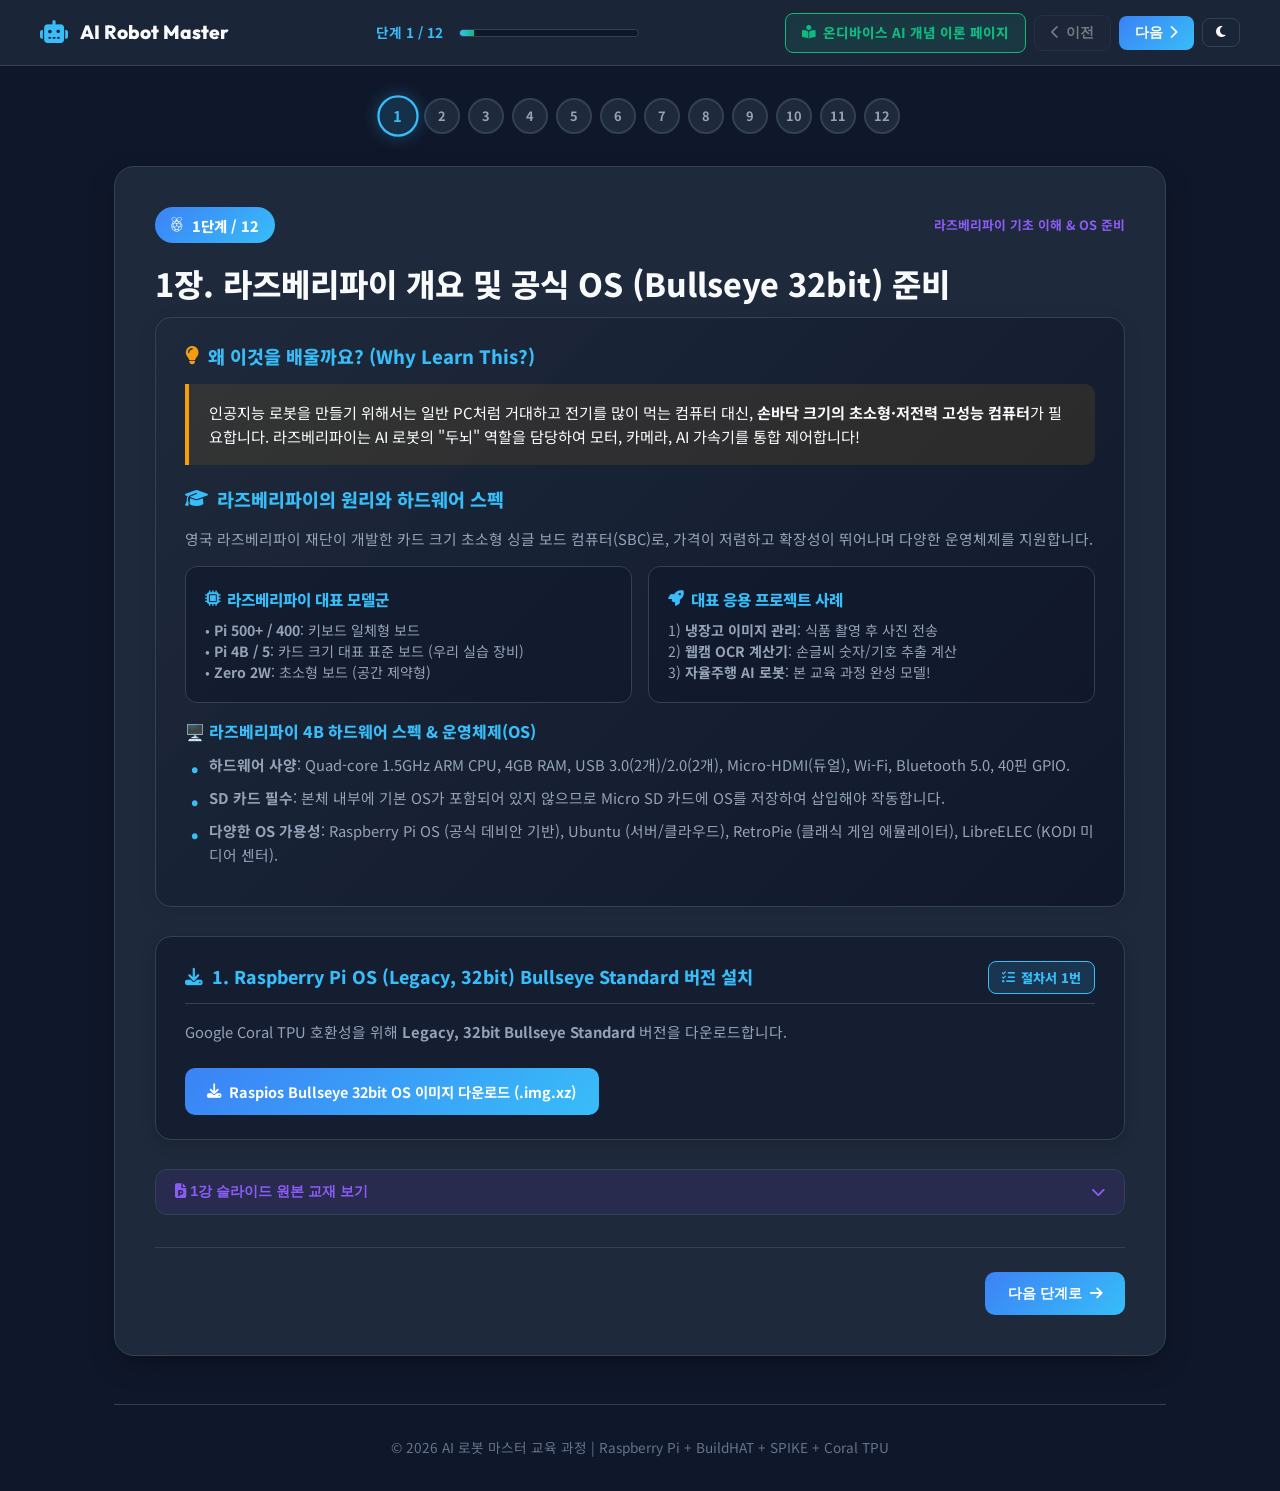
==== index.html @ 464c62b0 "Initial commit for AI Robot Master course web app" ====
<!DOCTYPE html>
<html lang="ko">
<head>
  <meta charset="UTF-8">
  <meta name="viewport" content="width=device-width, initial-scale=1.0">
  <title>AI 로봇 마스터 과정 - 상세 안내 & 절차서 완전판</title>
  
  <!-- Google Fonts & FontAwesome Icons -->
  <link rel="preconnect" href="https://fonts.googleapis.com">
  <link rel="preconnect" href="https://fonts.gstatic.com" crossorigin>
  <link href="https://fonts.googleapis.com/css2?family=Noto+Sans+KR:wght@300;400;500;700;900&family=Fira+Code:wght@400;600&family=Outfit:wght@600;800&display=swap" rel="stylesheet">
  <link rel="stylesheet" href="https://cdnjs.cloudflare.com/ajax/libs/font-awesome/6.4.0/css/all.min.css">

  <style>
    :root {
      --bg-primary: #0f172a;
      --bg-secondary: #1e293b;
      --bg-card: #1e293b;
      --bg-card-hover: #334155;
      --bg-box-inner: rgba(15, 23, 42, 0.6);
      --bg-terminal: #090d16;
      --text-main: #f8fafc;
      --text-muted: #94a3b8;
      --text-dim: #64748b;
      --accent-cyan: #38bdf8;
      --accent-blue: #3b82f6;
      --accent-purple: #8b5cf6;
      --accent-pink: #ec4899;
      --accent-green: #10b981;
      --accent-amber: #f59e0b;
      --border-color: #334155;
      --glass-bg: rgba(30, 41, 59, 0.85);
      --glass-border: rgba(255, 255, 255, 0.1);
      --shadow-lg: 0 10px 30px -10px rgba(0, 0, 0, 0.5);
      --font-sans: 'Noto Sans KR', sans-serif;
      --font-code: 'Fira Code', monospace;
      --font-title: 'Outfit', 'Noto Sans KR', sans-serif;
      --card-gradient: linear-gradient(135deg, rgba(30, 41, 59, 0.9), rgba(15, 23, 42, 0.95));
      --table-th-bg: rgba(56, 189, 248, 0.15);
      --table-td-bg: rgba(15, 23, 42, 0.4);
    }

    [data-theme="light"] {
      --bg-primary: #f8fafc;
      --bg-secondary: #ffffff;
      --bg-card: #ffffff;
      --bg-card-hover: #f1f5f9;
      --bg-box-inner: #f8fafc;
      --bg-terminal: #1e293b;
      --text-main: #0f172a;
      --text-muted: #334155;
      --text-dim: #64748b;
      --border-color: #cbd5e1;
      --glass-bg: rgba(255, 255, 255, 0.9);
      --shadow-lg: 0 10px 25px -5px rgba(0, 0, 0, 0.08);
      --accent-cyan: #0284c7;
      --accent-blue: #2563eb;
      --accent-purple: #7c3aed;
      --accent-pink: #db2777;
      --accent-green: #059669;
      --accent-amber: #d97706;
      --card-gradient: linear-gradient(135deg, #ffffff, #f1f5f9);
      --table-th-bg: rgba(2, 132, 199, 0.12);
      --table-td-bg: #ffffff;
    }

    * { box-sizing: border-box; margin: 0; padding: 0; }
    html { scroll-behavior: smooth; }
    body {
      font-family: var(--font-sans);
      background-color: var(--bg-primary);
      color: var(--text-main);
      line-height: 1.6;
      transition: background-color 0.3s, color 0.3s;
      overflow-x: hidden;
    }

    /* Top Sticky Stepper Header */
    .stepper-header {
      position: sticky; top: 0; z-index: 1000;
      background-color: var(--glass-bg);
      backdrop-filter: blur(12px);
      border-bottom: 1px solid var(--border-color);
      padding: 0.8rem 2rem;
    }

    .stepper-header-inner {
      max-width: 1200px; margin: 0 auto;
      display: flex; align-items: center; justify-content: space-between; gap: 1rem;
    }

    .brand-logo {
      display: flex; align-items: center; gap: 0.75rem;
      font-family: var(--font-title); font-weight: 800; font-size: 1.2rem;
      color: var(--text-main); text-decoration: none;
    }
    .brand-logo i { color: var(--accent-cyan); font-size: 1.4rem; }

    .step-counter-box { display: flex; align-items: center; gap: 1rem; }
    .step-progress-text { font-size: 0.85rem; font-weight: 700; color: var(--accent-cyan); }

    .step-progress-bar-bg {
      width: 180px; height: 8px; background-color: var(--bg-primary);
      border-radius: 4px; overflow: hidden; border: 1px solid var(--border-color);
    }

    .step-progress-bar-fill {
      height: 100%; width: 8.33%;
      background: linear-gradient(90deg, var(--accent-cyan), var(--accent-green));
      transition: width 0.4s cubic-bezier(0.4, 0, 0.2, 1);
    }

    .stepper-nav-btns { display: flex; gap: 0.5rem; align-items: center; }

    .btn-nav {
      display: inline-flex; align-items: center; gap: 0.4rem;
      padding: 0.5rem 1rem; border-radius: 8px; font-size: 0.85rem; font-weight: 700;
      cursor: pointer; border: 1px solid var(--border-color);
      background-color: var(--bg-card); color: var(--text-main);
      transition: all 0.2s; text-decoration: none;
    }

    .btn-nav:hover:not(:disabled) { border-color: var(--accent-cyan); color: var(--accent-cyan); transform: translateY(-1px); }
    .btn-nav:disabled { opacity: 0.4; cursor: not-allowed; }

    .btn-nav-primary {
      background: linear-gradient(135deg, var(--accent-blue), var(--accent-cyan));
      color: #fff; border: none;
    }

    .btn-theory-link {
      background: rgba(16, 185, 129, 0.12); border: 1px solid var(--accent-green);
      color: var(--accent-green); padding: 0.5rem 1rem; border-radius: 8px;
      font-size: 0.85rem; font-weight: 800; text-decoration: none; display: flex; align-items: center; gap: 0.4rem;
      transition: all 0.2s;
    }
    .btn-theory-link:hover { background-color: var(--accent-green); color: #fff; }

    .theme-toggle-btn {
      background: none; border: 1px solid var(--border-color);
      color: var(--text-main); padding: 0.45rem 0.8rem; border-radius: 8px;
      cursor: pointer; font-size: 0.8rem; display: flex; align-items: center; gap: 0.4rem;
    }

    .container { max-width: 1100px; margin: 0 auto; padding: 2rem 1.5rem; }

    .dots-nav {
      display: flex; justify-content: center; align-items: center; gap: 0.5rem;
      margin-bottom: 2rem; flex-wrap: wrap;
    }

    .dot-step {
      width: 36px; height: 36px; border-radius: 50%;
      background-color: var(--bg-card); border: 2px solid var(--border-color);
      color: var(--text-muted); font-size: 0.8rem; font-weight: 700;
      display: flex; align-items: center; justify-content: center;
      cursor: pointer; transition: all 0.25s;
    }

    .dot-step.active {
      border-color: var(--accent-cyan); background-color: rgba(56, 189, 248, 0.15);
      color: var(--accent-cyan); transform: scale(1.15); box-shadow: 0 0 15px rgba(56, 189, 248, 0.3);
    }

    .dot-step.completed { background-color: var(--accent-green); border-color: var(--accent-green); color: #fff; }

    .step-panel { display: none; opacity: 0; transform: translateY(10px); transition: opacity 0.3s ease, transform 0.3s ease; }
    .step-panel.active { display: block; opacity: 1; transform: translateY(0); }

    .step-card {
      background-color: var(--bg-card); border: 1px solid var(--border-color);
      border-radius: 20px; padding: 2.5rem; box-shadow: var(--shadow-lg); margin-bottom: 2rem;
    }

    .step-badge-row { display: flex; align-items: center; justify-content: space-between; gap: 1rem; margin-bottom: 1.25rem; flex-wrap: wrap; }

    .step-num-badge {
      display: inline-flex; align-items: center; gap: 0.6rem;
      padding: 0.4rem 1rem; border-radius: 20px;
      background: linear-gradient(135deg, var(--accent-blue), var(--accent-cyan));
      color: #fff; font-weight: 800; font-size: 0.9rem;
    }

    .step-title { font-size: 2rem; font-weight: 800; line-height: 1.3; margin-bottom: 0.75rem; color: var(--text-main); }

    /* Individual Process Unit Card */
    .process-unit-card {
      background-color: var(--bg-box-inner); border: 1px solid var(--border-color);
      border-radius: 16px; padding: 1.5rem 1.8rem; margin-bottom: 1.8rem;
      box-shadow: 0 4px 15px rgba(0,0,0,0.15);
    }

    .process-unit-header {
      display: flex; align-items: center; justify-content: space-between; gap: 1rem;
      margin-bottom: 1rem; flex-wrap: wrap; padding-bottom: 0.6rem; border-bottom: 1px solid var(--border-color);
    }

    .process-unit-title {
      font-size: 1.1rem; font-weight: 800; color: var(--accent-cyan);
      display: flex; align-items: center; gap: 0.6rem;
    }

    .manual-item-badge {
      background-color: rgba(56, 189, 248, 0.15); border: 1px solid var(--accent-cyan);
      color: var(--accent-cyan); padding: 0.3rem 0.8rem; border-radius: 8px;
      font-size: 0.82rem; font-weight: 800; display: inline-flex; align-items: center; gap: 0.4rem;
    }

    /* Visual Diagram Card Wrapper */
    .media-card-wrapper {
      background-color: var(--bg-card); border: 1px solid var(--border-color);
      border-radius: 16px; padding: 1.2rem; margin-bottom: 1.8rem; text-align: center;
      box-shadow: 0 4px 20px rgba(0,0,0,0.1);
    }
    .media-card-wrapper img {
      max-width: 100%; height: auto; border-radius: 12px; border: 1px solid var(--border-color);
      margin-bottom: 0.8rem;
    }
    .media-caption {
      font-size: 0.88rem; color: var(--text-muted); font-weight: 600;
      display: flex; align-items: center; justify-content: center; gap: 0.5rem;
    }

    /* Theory Link Banner Box */
    .theory-banner-box {
      background: linear-gradient(135deg, rgba(16, 185, 129, 0.1), rgba(56, 189, 248, 0.1));
      border: 1px solid rgba(16, 185, 129, 0.4); border-radius: 18px;
      padding: 1.8rem; margin-bottom: 1.8rem; text-align: center;
    }

    .theory-banner-title {
      font-size: 1.3rem; font-weight: 900; color: var(--accent-green); margin-bottom: 0.6rem;
      display: flex; align-items: center; justify-content: center; gap: 0.6rem;
    }

    .theory-banner-desc { font-size: 0.95rem; color: var(--text-muted); margin-bottom: 1.2rem; }

    /* Windows 11 Menu Card Guide */
    .win11-menu-box {
      background: var(--card-gradient);
      border: 1px solid var(--border-color); border-radius: 16px;
      padding: 1.5rem 1.8rem; margin-bottom: 1.5rem;
    }

    .win11-menu-title {
      font-size: 1.1rem; font-weight: 800; color: var(--accent-cyan);
      display: flex; align-items: center; gap: 0.6rem; margin-bottom: 1rem;
    }

    .win11-method {
      background-color: var(--bg-box-inner); border: 1px solid var(--border-color);
      border-radius: 12px; padding: 1.2rem; margin-bottom: 1rem;
    }

    .win11-method h4 {
      color: var(--accent-amber); font-size: 0.95rem; font-weight: 700; margin-bottom: 0.6rem;
      display: flex; align-items: center; gap: 0.5rem;
    }

    .win11-steps-list { list-style: none; }
    .win11-steps-list li {
      position: relative; padding-left: 1.6rem; margin-bottom: 0.5rem;
      font-size: 0.9rem; color: var(--text-muted); line-height: 1.5;
    }
    .win11-steps-list li::before {
      content: "➔"; position: absolute; left: 0.2rem; color: var(--accent-cyan); font-weight: 700;
    }

    /* Theory & Motivation Section Box */
    .theory-concept-card {
      background: var(--card-gradient);
      border: 1px solid var(--border-color);
      border-radius: 16px; padding: 1.5rem 1.8rem; margin-bottom: 1.8rem;
      box-shadow: 0 4px 20px rgba(0,0,0,0.08);
    }

    .concept-heading {
      font-size: 1.15rem; font-weight: 800; color: var(--accent-cyan);
      display: flex; align-items: center; gap: 0.6rem; margin-bottom: 0.8rem;
    }

    .motivation-box {
      background-color: rgba(245, 158, 11, 0.1); border-left: 4px solid var(--accent-amber);
      padding: 1rem 1.25rem; border-radius: 0 10px 10px 0; margin-bottom: 1.25rem;
      font-size: 0.95rem; color: var(--text-main); line-height: 1.6;
    }

    .theory-bullet-list { list-style: none; margin-bottom: 1rem; }
    .theory-bullet-list li {
      position: relative; padding-left: 1.5rem; margin-bottom: 0.6rem;
      font-size: 0.92rem; color: var(--text-muted);
    }
    .theory-bullet-list li::before {
      content: "•"; position: absolute; left: 0.4rem; color: var(--accent-cyan); font-weight: 800; font-size: 1.2rem;
    }

    /* Concept 2-Column Grid */
    .slide-grid-2col {
      display: grid; grid-template-columns: repeat(auto-fit, minmax(260px, 1fr)); gap: 1rem; margin: 1rem 0;
    }

    .slide-card-item {
      background-color: var(--bg-box-inner); border: 1px solid var(--border-color);
      border-radius: 12px; padding: 1.2rem; transition: transform 0.2s;
    }
    .slide-card-item:hover { transform: translateY(-2px); border-color: var(--accent-cyan); }
    .slide-card-item h4 { color: var(--accent-cyan); font-size: 0.98rem; font-weight: 800; margin-bottom: 0.5rem; display: flex; align-items: center; gap: 0.4rem; }
    .slide-card-item p { font-size: 0.88rem; color: var(--text-muted); line-height: 1.5; }

    /* Tables */
    .data-table-wrapper { overflow-x: auto; margin: 1.2rem 0; border-radius: 12px; border: 1px solid var(--border-color); }
    .data-table { width: 100%; border-collapse: collapse; font-size: 0.88rem; text-align: left; }
    .data-table th {
      background-color: var(--table-th-bg); color: var(--accent-cyan);
      padding: 0.8rem 1.1rem; font-weight: 800; border-bottom: 1px solid var(--border-color);
    }
    .data-table td {
      padding: 0.75rem 1.1rem; border-bottom: 1px solid var(--border-color);
      color: var(--text-muted); background-color: var(--table-td-bg);
    }
    .data-table tr:last-child td { border-bottom: none; }

    /* Embedded Slide Accordion Frame */
    .slide-accordion {
      border: 1px solid var(--border-color); border-radius: 12px;
      overflow: hidden; margin-bottom: 1.5rem; background-color: var(--bg-card);
    }

    .slide-accordion-btn {
      width: 100%; padding: 0.8rem 1.2rem; background-color: rgba(124, 58, 237, 0.1);
      border: none; color: var(--accent-purple); font-weight: 700; font-size: 0.9rem;
      display: flex; align-items: center; justify-content: space-between; cursor: pointer;
      transition: background-color 0.2s;
    }
    .slide-accordion-btn:hover { background-color: rgba(124, 58, 237, 0.2); }

    .slide-iframe-container { display: none; padding: 1rem; background-color: #000; }
    .slide-iframe-container.open { display: block; }

    .iframe-wrapper {
      position: relative; padding-bottom: 56.25%; height: 0; overflow: hidden;
      border-radius: 8px; border: 1px solid var(--border-color);
    }
    .iframe-wrapper iframe { position: absolute; top: 0; left: 0; width: 100%; height: 100%; }

    /* Command Category Section */
    .cmd-category-title {
      font-size: 1.05rem; font-weight: 800; color: var(--accent-cyan);
      margin: 1.5rem 0 0.75rem 0; display: flex; align-items: center; gap: 0.5rem;
      padding-bottom: 0.4rem; border-bottom: 1px solid var(--border-color);
    }

    /* Command Grid */
    .cmd-grid { display: grid; grid-template-columns: repeat(auto-fit, minmax(280px, 1fr)); gap: 1rem; margin-top: 0.5rem; }
    .cmd-card { background-color: var(--bg-box-inner); border: 1px solid var(--border-color); border-radius: 12px; padding: 1.1rem 1.25rem; transition: transform 0.2s; }
    .cmd-card:hover { transform: translateY(-2px); border-color: var(--accent-cyan); }
    .cmd-card code { font-family: var(--font-code); color: var(--accent-cyan); background-color: rgba(56, 189, 248, 0.12); padding: 0.25rem 0.5rem; border-radius: 6px; font-weight: 700; font-size: 0.9rem; }
    .cmd-card p { color: var(--text-muted); }

    /* Info & Alert Boxes */
    .info-box {
      background-color: rgba(56, 189, 248, 0.08); border-left: 4px solid var(--accent-cyan);
      padding: 1.2rem 1.5rem; border-radius: 0 12px 12px 0; margin-bottom: 1.5rem; font-size: 0.95rem; color: var(--text-main);
    }

    .warning-box {
      background-color: rgba(245, 158, 11, 0.1); border-left: 4px solid var(--accent-amber);
      padding: 1.2rem 1.5rem; border-radius: 0 12px 12px 0; margin-bottom: 1.5rem; font-size: 0.95rem; color: var(--text-main);
    }

    .hostname-highlight-box {
      background-color: rgba(124, 58, 237, 0.1); border-left: 4px solid var(--accent-purple);
      padding: 1.2rem 1.5rem; border-radius: 0 12px 12px 0; margin-bottom: 1.5rem; font-size: 0.95rem; color: var(--text-main);
    }

    .terminal-wrapper {
      background-color: var(--bg-terminal); border-radius: 14px;
      border: 1px solid var(--border-color); overflow: hidden; margin-bottom: 1.2rem;
      box-shadow: 0 10px 25px rgba(0, 0, 0, 0.3);
    }

    .terminal-header {
      background-color: #121824; padding: 0.7rem 1.2rem;
      display: flex; align-items: center; justify-content: space-between;
      border-bottom: 1px solid rgba(255, 255, 255, 0.08);
    }

    .terminal-title { font-family: var(--font-code); font-size: 0.8rem; color: #94a3b8; }

    .copy-btn {
      background: rgba(255, 255, 255, 0.1); border: none; color: #cbd5e1;
      padding: 0.35rem 0.8rem; border-radius: 6px; font-size: 0.75rem; font-weight: 700;
      cursor: pointer; transition: all 0.2s; display: flex; align-items: center; gap: 0.4rem;
    }

    .copy-btn:hover { background-color: var(--accent-cyan); color: #0f172a; }
    .terminal-body { padding: 1.4rem; overflow-x: auto; }

    pre {
      font-family: var(--font-code); font-size: 0.9rem; line-height: 1.6;
      color: #f8fafc; margin: 0; white-space: pre-wrap; word-break: break-all;
    }

    .cmd-keyword { color: #f472b6; font-weight: 600; }
    .cmd-arg { color: #38bdf8; }
    .cmd-string { color: #a3e635; }
    .cmd-comment { color: #94a3b8; font-style: italic; }
    .cmd-prompt { color: #34d399; user-select: none; margin-right: 0.5rem; font-weight: 700; }

    .action-group { display: flex; flex-wrap: wrap; gap: 0.75rem; margin-top: 1.5rem; }

    .btn-action {
      display: inline-flex; align-items: center; gap: 0.5rem;
      padding: 0.75rem 1.4rem; border-radius: 10px; font-size: 0.9rem; font-weight: 700;
      text-decoration: none; transition: all 0.2s; border: none; cursor: pointer;
    }

    .btn-primary { background: linear-gradient(135deg, var(--accent-blue), var(--accent-cyan)); color: #fff; }
    .btn-green { background: linear-gradient(135deg, var(--accent-green), #059669); color: #fff; }

    .toast {
      position: fixed; bottom: 2rem; left: 50%; transform: translateX(-50%) translateY(100px);
      background-color: var(--accent-green); color: #fff; padding: 0.8rem 1.8rem; border-radius: 30px;
      font-weight: 700; font-size: 0.9rem; box-shadow: 0 10px 25px rgba(16, 185, 129, 0.4);
      opacity: 0; transition: all 0.3s; z-index: 10000;
    }
    .toast.show { transform: translateX(-50%) translateY(0); opacity: 1; }

    .panel-footer-nav { display: flex; justify-content: space-between; align-items: center; margin-top: 2rem; padding-top: 1.5rem; border-top: 1px solid var(--border-color); }

    footer { border-top: 1px solid var(--border-color); padding-top: 2rem; text-align: center; color: var(--text-dim); font-size: 0.85rem; margin-top: 3rem; }
  </style>
</head>
<body>

  <!-- Sticky Stepper Header -->
  <header class="stepper-header">
    <div class="stepper-header-inner">
      <a href="#" class="brand-logo"><i class="fa-solid fa-robot"></i> AI Robot Master</a>

      <div class="step-counter-box">
        <span class="step-progress-text" id="stepCounterText">단계 1 / 12</span>
        <div class="step-progress-bar-bg">
          <div class="step-progress-bar-fill" id="stepProgressBarFill"></div>
        </div>
      </div>

      <div class="stepper-nav-btns">
        <a href="theory.html" class="btn-theory-link">
          <i class="fa-solid fa-book-open-reader"></i> 온디바이스 AI 개념 이론 페이지
        </a>
        <button class="btn-nav" id="btnPrevStep" onclick="navigateStep(-1)" disabled>
          <i class="fa-solid fa-chevron-left"></i> 이전
        </button>
        <button class="btn-nav btn-nav-primary" id="btnNextStep" onclick="navigateStep(1)">
          다음 <i class="fa-solid fa-chevron-right"></i>
        </button>
        <button class="theme-toggle-btn" id="themeToggleBtn">
          <i class="fa-solid fa-moon"></i>
        </button>
      </div>
    </div>
  </header>

  <div class="container">

    <!-- Dots Navigation -->
    <div class="dots-nav" id="dotsNav"></div>

    <!-- STEP PANELS -->
    <div id="stepPanelsContainer">

      <!-- STEP 1: RASPBERRY PI OS BULLSEYE DOWNLOAD -->
      <div class="step-panel active" id="panel-1">
        <article class="step-card">
          <div class="step-badge-row">
            <div class="step-num-badge"><i class="fa-brands fa-raspberry-pi"></i> 1단계 / 12</div>
            <span style="font-size: 0.8rem; font-weight: 700; color: var(--accent-purple);">라즈베리파이 기초 이해 & OS 준비</span>
          </div>

          <h2 class="step-title">1장. 라즈베리파이 개요 및 공식 OS (Bullseye 32bit) 준비</h2>

          <!-- Detailed Theory & Motivation Card -->
          <div class="theory-concept-card">
            <div class="concept-heading"><i class="fa-solid fa-lightbulb" style="color: var(--accent-amber);"></i> 왜 이것을 배울까요? (Why Learn This?)</div>
            <div class="motivation-box">
              인공지능 로봇을 만들기 위해서는 일반 PC처럼 거대하고 전기를 많이 먹는 컴퓨터 대신, <strong>손바닥 크기의 초소형·저전력 고성능 컴퓨터</strong>가 필요합니다. 라즈베리파이는 AI 로봇의 "두뇌" 역할을 담당하여 모터, 카메라, AI 가속기를 통합 제어합니다!
            </div>

            <div class="concept-heading" style="color: var(--accent-cyan);"><i class="fa-solid fa-graduation-cap"></i> 라즈베리파이의 원리와 하드웨어 스펙</div>
            
            <p style="font-size:0.92rem; color:var(--text-muted); margin-bottom:0.8rem;">
              영국 라즈베리파이 재단이 개발한 카드 크기 초소형 싱글 보드 컴퓨터(SBC)로, 가격이 저렴하고 확장성이 뛰어나며 다양한 운영체제를 지원합니다.
            </p>

            <div class="slide-grid-2col">
              <div class="slide-card-item">
                <h4><i class="fa-solid fa-microchip"></i> 라즈베리파이 대표 모델군</h4>
                <p>
                  • <strong>Pi 500+ / 400</strong>: 키보드 일체형 보드<br>
                  • <strong>Pi 4B / 5</strong>: 카드 크기 대표 표준 보드 (우리 실습 장비)<br>
                  • <strong>Zero 2W</strong>: 초소형 보드 (공간 제약형)
                </p>
              </div>

              <div class="slide-card-item">
                <h4><i class="fa-solid fa-rocket"></i> 대표 응용 프로젝트 사례</h4>
                <p>
                  1) <strong>냉장고 이미지 관리</strong>: 식품 촬영 후 사진 전송<br>
                  2) <strong>웹캠 OCR 계산기</strong>: 손글씨 숫자/기호 추출 계산<br>
                  3) <strong>자율주행 AI 로봇</strong>: 본 교육 과정 완성 모델!
                </p>
              </div>
            </div>

            <h4 style="font-size:1rem; font-weight:800; color:var(--accent-cyan); margin: 1rem 0 0.5rem 0;">
              🖥️ 라즈베리파이 4B 하드웨어 스펙 & 운영체제(OS)
            </h4>
            <ul class="theory-bullet-list">
              <li><strong>하드웨어 사양</strong>: Quad-core 1.5GHz ARM CPU, 4GB RAM, USB 3.0(2개)/2.0(2개), Micro-HDMI(듀얼), Wi-Fi, Bluetooth 5.0, 40핀 GPIO.</li>
              <li><strong>SD 카드 필수</strong>: 본체 내부에 기본 OS가 포함되어 있지 않으므로 Micro SD 카드에 OS를 저장하여 삽입해야 작동합니다.</li>
              <li><strong>다양한 OS 가용성</strong>: Raspberry Pi OS (공식 데비안 기반), Ubuntu (서버/클라우드), RetroPie (클래식 게임 에뮬레이터), LibreELEC (KODI 미디어 센터).</li>
            </ul>
          </div>

          <!-- Procedure Item 1 -->
          <div class="process-unit-card">
            <div class="process-unit-header">
              <div class="process-unit-title"><i class="fa-solid fa-download"></i> 1. Raspberry Pi OS (Legacy, 32bit) Bullseye Standard 버전 설치</div>
              <span class="manual-item-badge"><i class="fa-solid fa-list-check"></i> 절차서 1번</span>
            </div>
            <p style="font-size:0.92rem; color:var(--text-muted); margin-bottom:1rem;">
              Google Coral TPU 호환성을 위해 <strong>Legacy, 32bit Bullseye Standard</strong> 버전을 다운로드합니다.
            </p>
            <div class="action-group">
              <a href="https://downloads.raspberrypi.org/raspios_oldstable_armhf/images/raspios_oldstable_armhf-2023-10-10/2023-05-03-raspios-bullseye-armhf.img.xz" target="_blank" class="btn-action btn-primary">
                <i class="fa-solid fa-download"></i> Raspios Bullseye 32bit OS 이미지 다운로드 (.img.xz)
              </a>
            </div>
          </div>

          <!-- Slide Frame Accordion -->
          <div class="slide-accordion">
            <button class="slide-accordion-btn" onclick="toggleSlideAccordion(this)">
              <span><i class="fa-solid fa-file-powerpoint"></i> 1강 슬라이드 원본 교재 보기</span>
              <i class="fa-solid fa-chevron-down"></i>
            </button>
            <div class="slide-iframe-container">
              <div class="iframe-wrapper">
                <iframe src="https://docs.google.com/presentation/d/1E6DLJDCRlguHOM9UucUhkZStPTp84g5VY6oy3FMIq0Y/embed?start=false&loop=false&delayms=3000" frameborder="0" allowfullscreen="true"></iframe>
              </div>
            </div>
          </div>

          <div class="panel-footer-nav">
            <span></span>
            <button class="btn-action btn-primary" onclick="navigateStep(1)">다음 단계로 <i class="fa-solid fa-arrow-right"></i></button>
          </div>
        </article>
      </div>

      <!-- STEP 2: IMAGER & HOSTNAME/PASSWORD SETUP -->
      <div class="step-panel" id="panel-2">
        <article class="step-card">
          <div class="step-badge-row">
            <div class="step-num-badge"><i class="fa-solid fa-sd-card"></i> 2단계 / 12</div>
            <span style="font-size: 0.8rem; font-weight: 700; color: var(--accent-purple);">학생 계정 및 네트워크 사전 설정</span>
          </div>

          <h2 class="step-title">2장. Imager 설치 & 학생별 호스트명 (pi**) 사전 설정</h2>

          <!-- Detailed Theory Card -->
          <div class="theory-concept-card">
            <div class="concept-heading"><i class="fa-solid fa-lightbulb" style="color: var(--accent-amber);"></i> 왜 이것을 배울까요? (Why Learn This?)</div>
            <div class="motivation-box">
              한 교실에서 20~30명의 학생들이 동시에 라즈베리파이를 켜면, 기본 이름(`raspberrypi`)이 같아서 <strong>서로 남의 로봇에 접속하는 혼선</strong>이 일어납니다! 본인의 라즈베리파이에 부여받은 교구 번호(`pi01`, `pi02` ...)를 명확하게 지정해야 내 로봇을 무선/유선으로 안전하게 제어할 수 있습니다.
            </div>

            <div class="concept-heading" style="color: var(--accent-cyan);"><i class="fa-solid fa-graduation-cap"></i> 핵심 개념 요약</div>
            <ul class="theory-bullet-list">
              <li><strong>mDNS (Multicast DNS)</strong>: Complex한 숫자로 된 IP 주소 대신 `pi01.local` 처럼 쉬운 이름으로 로봇을 자동 찾아주는 네트워크 기술입니다.</li>
              <li><strong>Imager 고급 옵션 (Ctrl+Shift+X)</strong>: 라즈베리파이에 모니터와 키보드를 꽂지 않고도 부팅 전 계정과 SSH를 사전 설치하는 스마트 플래싱 기술입니다.</li>
            </ul>
          </div>

          <!-- Procedure Item 2 -->
          <div class="process-unit-card">
            <div class="process-unit-header">
              <div class="process-unit-title"><i class="fa-brands fa-usb"></i> 2. Raspberry Pi Imager 다운로드 & 학생 계정 설정</div>
              <span class="manual-item-badge"><i class="fa-solid fa-list-check"></i> 절차서 2번</span>
            </div>
            
            <div class="hostname-highlight-box">
              <strong><i class="fa-solid fa-id-badge"></i> [필수] 학생 계정 정보 사전 설정 가이드:</strong><br>
              • <strong>사용자 이름 (ID)</strong>: <strong><code>pi</code></strong><br>
              • <strong>비밀번호 (Password)</strong>: <strong><code>0000</code></strong> (전체 학생 통일)<br>
              • <strong>호스트명 (Hostname)</strong>: <strong><code>pi**</code></strong> (부여받은 교구 번호 입력)<br>
              <small style="color:var(--text-muted);">* 예: 01번 학생 ➔ Hostname: <code>pi01</code> (접속주소: <code>pi01.local</code>) | 05번 학생 ➔ Hostname: <code>pi05</code> (접속주소: <code>pi05.local</code>)</small>
            </div>

            <div class="action-group">
              <a href="https://drive.google.com/file/d/1h0YlGxCN-9dMOK8PI7CERGXLW-z8-jaK/view?usp=sharing" target="_blank" class="btn-action btn-green">
                <i class="fa-brands fa-google-drive"></i> Raspberry Pi Imager 다운로드 (imager-1.9.6.exe)
              </a>
            </div>
          </div>

          <div class="panel-footer-nav">
            <button class="btn-action btn-primary" onclick="navigateStep(-1)"><i class="fa-solid fa-arrow-left"></i> 이전 단계</button>
            <button class="btn-action btn-primary" onclick="navigateStep(1)">다음 단계로 <i class="fa-solid fa-arrow-right"></i></button>
          </div>
        </article>
      </div>

      <!-- STEP 3: DIRECT ETHERNET HARDWARE CONNECTION -->
      <div class="step-panel" id="panel-3">
        <article class="step-card">
          <div class="step-badge-row">
            <div class="step-num-badge"><i class="fa-solid fa-plug-circle-bolt"></i> 3단계 / 12</div>
            <span style="font-size: 0.8rem; font-weight: 700; color: var(--accent-cyan);">실습실 네트워킹 설정</span>
          </div>

          <h2 class="step-title">3장. 노트북 - 라즈베리파이 USB to Ethernet 다이렉트 연결</h2>

          <!-- Visual Diagram Card -->
          <div class="media-card-wrapper">
            <img src="direct_connection_diagram.png" alt="Direct Ethernet Connection Diagram">
            <div class="media-caption">
              <i class="fa-solid fa-circle-nodes" style="color: var(--accent-cyan);"></i> [그림 3-1] 노트북과 라즈베리파이 1:1 다이렉트 랜선 연결 구조도
            </div>
          </div>

          <!-- Theory & Motivation Card -->
          <div class="theory-concept-card">
            <div class="concept-heading"><i class="fa-solid fa-lightbulb" style="color: var(--accent-amber);"></i> 왜 이것을 배울까요? (Why Learn This?)</div>
            <div class="motivation-box">
              로봇 개발 현장이나 모니터/키보드가 없는 외부 실습실에서는 <strong>"헤드리스(Headless) 원격 제어"</strong>를 사용합니다. 노트북과 로봇을 랜선 하나로 1:1 직접 연결하면 무선 와이파이 간섭 없이 가장 빠르고 안정적인 통신 망을 구축할 수 있습니다!
            </div>
          </div>

          <div class="info-box">
            <strong><i class="fa-solid fa-diagram-project"></i> 1:1 하드웨어 연결 순서:</strong><br>
            1. 라즈베리파이에 SD 카드를 삽입하고 전원(5V 3A)을 연결합니다.<br>
            2. 랜선의 한쪽은 라즈베리파이 랜포트에, 반대쪽은 <strong>USB to Ethernet 어댑터</strong>에 꽂아 노트북 USB 포트에 연결합니다.<br>
            3. 라즈베리파이가 부팅되는 동안 약 1~2분 기다립니다.
          </div>

          <div class="panel-footer-nav">
            <button class="btn-action btn-primary" onclick="navigateStep(-1)"><i class="fa-solid fa-arrow-left"></i> 이전 단계</button>
            <button class="btn-action btn-primary" onclick="navigateStep(1)">다음 단계로 <i class="fa-solid fa-arrow-right"></i></button>
          </div>
        </article>
      </div>

      <!-- STEP 4: WINDOWS 11 ICS & ADAPTER IP SETUP -->
      <div class="step-panel" id="panel-4">
        <article class="step-card">
          <div class="step-badge-row">
            <div class="step-num-badge"><i class="fa-brands fa-windows"></i> 4단계 / 12</div>
            <span style="font-size: 0.8rem; font-weight: 700; color: var(--accent-cyan);">노트북 네트워크 세팅</span>
          </div>

          <h2 class="step-title">4장. 윈도우11 인터넷 연결 공유 (ICS) & 어댑터 IP 세팅</h2>

          <!-- Theory & Motivation Card -->
          <div class="theory-concept-card">
            <div class="concept-heading"><i class="fa-solid fa-lightbulb" style="color: var(--accent-amber);"></i> 왜 이것을 배울까요? (Why Learn This?)</div>
            <div class="motivation-box">
              라즈베리파이가 무선 와이파이 안테나 없이도 인터넷 패키지(`apt install`)를 다운로드하고 내 노트북과 원활하게 통신하려면, <strong>노트북의 와이파이 인터넷을 랜선 어댑터로 공유(ICS)</strong>해줘야 합니다. 이렇게 하면 노트북 USB 어댑터 주소가 자동으로 <code>192.168.137.1</code>로 세팅됩니다!
            </div>
          </div>

          <!-- Windows 11 ICS Guide Box -->
          <div class="win11-menu-box">
            <div class="win11-menu-title"><i class="fa-solid fa-share-nodes" style="color: var(--accent-green);"></i> [실습실 필수] 윈도우11 인터넷 연결 공유 (ICS) 설정 순서</div>
            
            <div class="win11-method">
              <h4><i class="fa-solid fa-globe" style="color:var(--accent-cyan);"></i> 노트북 Wi-Fi 인터넷을 라즈베리파이 랜선으로 공유하기</h4>
              <ul class="win11-steps-list">
                <li>키보드의 <strong><code>Win + R</code></strong> 키를 누른 후 <strong><code>ncpa.cpl</code></strong> 입력 ➔ [네트워크 연결] 창 열기</li>
                <li>인터넷이 연결된 노트북의 <strong>Wi-Fi (무선 랜) 어댑터</strong> 마우스 우클릭 ➔ <strong>속성 (Properties)</strong> 클릭</li>
                <li>상단 <strong>[공유 (Sharing)]</strong> 탭 선택</li>
                <li><strong>"다른 네트워크 사용자가 이 컴퓨터의 인터넷 연결을 통해 연결할 수 있도록 허용"</strong> 체크박스 체크!</li>
                <li>[홈 네트워크 연결] 드롭다운에서 연결된 <strong>USB Ethernet 어댑터</strong>(예: Ethernet 2) 선택 후 <strong>확인</strong> 클릭</li>
                <li><small style="color:var(--text-muted);">* 인터넷 공유 설정 시, 윈도우가 노트북 USB 어댑터 IP를 <code>192.168.137.1</code>로 자동 구성합니다.</small></li>
              </ul>
            </div>

            <div class="win11-method" style="margin-bottom:0;">
              <h4><i class="fa-solid fa-sliders" style="color:var(--accent-amber);"></i> USB 이더넷 어댑터 IP 확인 방법</h4>
              <ul class="win11-steps-list">
                <li><strong>USB Ethernet 어댑터</strong> 우클릭 ➔ 속성 ➔ <strong>TCP/IPv4</strong> 더블클릭</li>
                <li>IP 주소가 <strong><code>192.168.137.1</code></strong> / 서브넷 마스크 <strong><code>255.255.255.0</code></strong> 인지 확인하면 준비 완료!</li>
              </ul>
            </div>
          </div>

          <div class="panel-footer-nav">
            <button class="btn-action btn-primary" onclick="navigateStep(-1)"><i class="fa-solid fa-arrow-left"></i> 이전 단계</button>
            <button class="btn-action btn-primary" onclick="navigateStep(1)">다음 단계로 <i class="fa-solid fa-arrow-right"></i></button>
          </div>
        </article>
      </div>

      <!-- STEP 5: IP / HOSTNAME FINDING (pi**.local) -->
      <div class="step-panel" id="panel-5">
        <article class="step-card">
          <div class="step-badge-row">
            <div class="step-num-badge"><i class="fa-solid fa-magnifying-glass"></i> 5단계 / 12</div>
            <span style="font-size: 0.8rem; font-weight: 700; color: var(--accent-cyan);">IP / Hostname 탐색</span>
          </div>

          <h2 class="step-title">5장. 노트북 CMD에서 내 라즈베리파이(pi**.local) 핑 테스트</h2>

          <!-- Theory & Motivation Card -->
          <div class="theory-concept-card">
            <div class="concept-heading"><i class="fa-solid fa-lightbulb" style="color: var(--accent-amber);"></i> 왜 이것을 배울까요? (Why Learn This?)</div>
            <div class="motivation-box">
              인터넷 신호(Ping)를 통해 내 컴퓨터와 로봇이 연결되었는지 상태를 점검하는 통신 기초 검증입니다. <code>ping pi01.local</code> 명령으로 로봇의 응답 신호를 확인합니다!
            </div>
          </div>

          <div class="terminal-wrapper">
            <div class="terminal-header">
              <span class="terminal-title">Windows CMD - ping_test.bat (예: 01번 학생인 경우)</span>
              <button class="copy-btn" onclick="copyCode(this)"><i class="fa-regular fa-copy"></i> 복사</button>
            </div>
            <div class="terminal-body">
              <pre><span class="cmd-comment"># 본인의 부여 번호(예: pi01)로 핑(Ping) 테스트</span>
C:\Users\Student> <span class="cmd-keyword">ping</span> pi01.local -4

<span class="cmd-comment"># 응답이 오는 IP 주소를 확인합니다 (예: 192.168.137.x 대역)</span></pre>
            </div>
          </div>

          <div class="panel-footer-nav">
            <button class="btn-action btn-primary" onclick="navigateStep(-1)"><i class="fa-solid fa-arrow-left"></i> 이전 단계</button>
            <button class="btn-action btn-primary" onclick="navigateStep(1)">다음 단계로 <i class="fa-solid fa-arrow-right"></i></button>
          </div>
        </article>
      </div>

      <!-- STEP 6: PUTTY DOWNLOAD & SSH CONNECT & STATIC IP SETUP -->
      <div class="step-panel" id="panel-6">
        <article class="step-card">
          <div class="step-badge-row">
            <div class="step-num-badge"><i class="fa-solid fa-terminal"></i> 6단계 / 12</div>
            <span style="font-size: 0.8rem; font-weight: 700; color: var(--accent-purple);">원격 터미널 접속 및 고정 IP</span>
          </div>

          <h2 class="step-title">6장. PuTTY SSH 원격 접속 & 라즈베리파이 고정 IP 세팅</h2>

          <!-- Theory & Motivation Card -->
          <div class="theory-concept-card">
            <div class="concept-heading"><i class="fa-solid fa-lightbulb" style="color: var(--accent-amber);"></i> 왜 이것을 배울까요? (Why Learn This?)</div>
            <div class="motivation-box">
              PuTTY로 로봇에 접속한 뒤, 로봇 시스템 설정 파일(`dhcpcd.conf`)에 **고정 IP 주소(192.168.137.100)**를 등록하면 다음부터 부팅할 때마다 언제나 동일한 주소로 고속 접속할 수 있습니다!
            </div>
          </div>

          <!-- Procedure Item 3 -->
          <div class="process-unit-card">
            <div class="process-unit-header">
              <div class="process-unit-title"><i class="fa-solid fa-download"></i> 3. PuTTY 다운로드 & SSH 원격 접속</div>
              <span class="manual-item-badge"><i class="fa-solid fa-list-check"></i> 절차서 3번</span>
            </div>
            <div class="info-box" style="margin-bottom:1rem;">
              • <strong>Host Name</strong>: <code>pi01.local</code> (본인 교구 번호 <code>pi**.local</code> 입력)<br>
              • <strong>Port</strong>: <code>22</code> (SSH)<br>
              • <strong>Login ID</strong>: <code>pi</code> / <strong>Password</strong>: <strong><code>0000</code></strong>
            </div>
            <div class="action-group">
              <a href="https://www.chiark.greenend.org.uk/~sgtatham/putty/latest.html" target="_blank" class="btn-action btn-green">
                <i class="fa-solid fa-download"></i> PuTTY 다운로드 공식 링크 (chiark.greenend.org.uk)
              </a>
            </div>
          </div>

          <div class="terminal-wrapper">
            <div class="terminal-header">
              <span class="terminal-title">bash - static_ip_setup.sh</span>
              <button class="copy-btn" onclick="copyCode(this)"><i class="fa-regular fa-copy"></i> 복사</button>
            </div>
            <div class="terminal-body">
              <pre><span class="cmd-comment"># 1) nano 에디터로 dhcpcd.conf 편집 실행</span>
<span class="cmd-prompt">pi@pi01:~ $</span><span class="cmd-keyword">sudo</span> nano /etc/dhcpcd.conf

<span class="cmd-comment"># 2) 파일 맨 아래쪽으로 이동하여 다음 내용 입력</span>
interface eth0
static ip_address=192.168.137.100/24
nogateway

<span class="cmd-comment"># 3) 저장 및 종료: Ctrl + O -> Enter -> Ctrl + X</span>
<span class="cmd-comment"># 4) 라즈베리파이 재부팅</span>
<span class="cmd-prompt">pi@pi01:~ $</span><span class="cmd-keyword">sudo</span> reboot</pre>
            </div>
          </div>

          <div class="panel-footer-nav">
            <button class="btn-action btn-primary" onclick="navigateStep(-1)"><i class="fa-solid fa-arrow-left"></i> 이전 단계</button>
            <button class="btn-action btn-primary" onclick="navigateStep(1)">다음 단계로 <i class="fa-solid fa-arrow-right"></i></button>
          </div>
        </article>
      </div>

      <!-- STEP 7: REALVNC VIEWER DOWNLOAD & CONNECT -->
      <div class="step-panel" id="panel-7">
        <article class="step-card">
          <div class="step-badge-row">
            <div class="step-num-badge"><i class="fa-solid fa-desktop"></i> 7단계 / 12</div>
            <span style="font-size: 0.8rem; font-weight: 700; color: var(--accent-purple);">GUI 원격 데스크톱 연결</span>
          </div>

          <h2 class="step-title">7장. VNC 활성화 & RealVNC Viewer GUI 원격 접속</h2>

          <!-- Theory & Motivation Card -->
          <div class="theory-concept-card">
            <div class="concept-heading"><i class="fa-solid fa-lightbulb" style="color: var(--accent-amber);"></i> 왜 이것을 배울까요? (Why Learn This?)</div>
            <div class="motivation-box">
              <strong>VNC (Virtual Network Computing)</strong>는 로봇의 바탕화면, 이미지, 파이썬 코드 작성 창(Thonny IDE)을 내 노트북 화면에 그래픽(GUI) 그대로 전송받아 작업할 수 있게 해주는 원격 데스크톱 기술입니다.
            </div>
          </div>

          <!-- Procedure Item 5 -->
          <div class="process-unit-card">
            <div class="process-unit-header">
              <div class="process-unit-title"><i class="fa-solid fa-download"></i> 5. Real VNC Viewer 다운로드 후 SSH 연결</div>
              <span class="manual-item-badge"><i class="fa-solid fa-list-check"></i> 절차서 5번</span>
            </div>
            
            <div class="info-box" style="margin-bottom:1rem;">
              • VNC Viewer 주소: <code>192.168.137.100</code> (또는 <code>pi01.local</code>)<br>
              • 계정: ID <code>pi</code> / 비밀번호 <strong><code>0000</code></strong>
            </div>

            <div class="action-group">
              <a href="https://drive.google.com/file/d/1YXWcXCC6BdACGTc4AIPzznvbUUz6mFWG/view?usp=sharing" target="_blank" class="btn-action btn-green">
                <i class="fa-brands fa-google-drive"></i> Real VNC Viewer 다운로드 (VNC-Viewer-7.15.1-Windows-en-64bit.msi)
              </a>
            </div>
          </div>

          <div class="panel-footer-nav">
            <button class="btn-action btn-primary" onclick="navigateStep(-1)"><i class="fa-solid fa-arrow-left"></i> 이전 단계</button>
            <button class="btn-action btn-primary" onclick="navigateStep(1)">다음 단계로 <i class="fa-solid fa-arrow-right"></i></button>
          </div>
        </article>
      </div>

      <!-- STEP 8: SYSTEM UPDATE & RASPI-CONFIG (PROCEDURE ITEM 4) & LINUX ENCYCLOPEDIA -->
      <div class="step-panel" id="panel-8">
        <article class="step-card">
          <div class="step-badge-row">
            <div class="step-num-badge"><i class="fa-solid fa-terminal"></i> 8단계 / 12</div>
            <span style="font-size: 0.8rem; font-weight: 700; color: var(--accent-purple);">리눅스 터미널 필수 명령어</span>
          </div>

          <h2 class="step-title">8장. 리눅스(Linux) 핵심 개념 & 필수 터미널 명령어 대백과</h2>

          <!-- Detailed Linux Concept Card -->
          <div class="theory-concept-card">
            <div class="concept-heading"><i class="fa-solid fa-lightbulb" style="color: var(--accent-amber);"></i> 왜 이것을 배울까요? (Why Learn This?)</div>
            <div class="motivation-box">
              로봇 개발 현장에서는 마우스 클릭보다 터미널 텍스트 명령어(CLI)를 사용합니다! 파일 제어, 편집, 프로세스 모니터링, 시스템 제어 명령어를 익히면 AI 로봇 개발 속도가 10배 빨라집니다.
            </div>

            <div class="concept-heading" style="color: var(--accent-cyan);"><i class="fa-solid fa-graduation-cap"></i> 리눅스 운영체제의 구조와 핵심 개념</div>
            
            <div class="slide-grid-2col">
              <div class="slide-card-item">
                <h4><i class="fa-brands fa-linux"></i> 리눅스 유래 & 마스코트</h4>
                <p>
                  1991년 핀란드 대학생 리누스 토발즈(Linus Torvalds)가 Unix를 기반으로 만든 오픈소스 운영체제.<br>
                  마스코트: <strong>턱스(Tux 펭귄) 🐧</strong>
                </p>
              </div>

              <div class="slide-card-item">
                <h4><i class="fa-solid fa-box-open"></i> 패키지 관리자 비교</h4>
                <p>
                  • <strong>데비안계열 (.deb)</strong>: <code>apt</code> (우분투, 라즈베리파이 OS)<br>
                  • <strong>레드햇계열 (.rpm)</strong>: <code>yum</code> (CentOS, 페도라)<br>
                  • <strong>안드로이드 (.apk)</strong>: Android Package Manager
                </p>
              </div>
            </div>
          </div>

          <!-- Procedure Item 4 Process Units -->
          <div class="process-unit-card">
            <div class="process-unit-header">
              <div class="process-unit-title"><i class="fa-solid fa-arrows-rotate"></i> 4. 라즈베리파이 업데이트 & raspi-config 하드웨어 설정</div>
              <span class="manual-item-badge"><i class="fa-solid fa-list-check"></i> 절차서 4번 전체</span>
            </div>

            <div class="info-box" style="margin-bottom:1rem;">
              • <strong><code>sudo</code></strong> : 관리자 권한으로 실행 (SuperUser Do)<br>
              • <strong><code>apt</code></strong> : 고급 패키지 관리 도구 (Advanced Packaging Tool)<br>
              • <strong><code>sudo apt update</code></strong> : 패키지 목록을 최신으로 갱신해줘: 인터넷에 접속해서 최신프로그램 목록 갱신<br>
              • <strong><code>sudo apt upgrade</code></strong> : 현재 설치된 프로그램을 최신 버전으로
            </div>

            <!-- Command 4-1 -->
            <div class="terminal-wrapper">
              <div class="terminal-header">
                <span class="terminal-title">1) sudo apt update</span>
                <button class="copy-btn" onclick="copyCode(this)"><i class="fa-regular fa-copy"></i> 복사</button>
              </div>
              <div class="terminal-body">
                <pre><span class="cmd-prompt">pi@pi01:~ $</span><span class="cmd-keyword">sudo</span> apt update</pre>
              </div>
            </div>

            <!-- Command 4-2 -->
            <div class="terminal-wrapper">
              <div class="terminal-header">
                <span class="terminal-title">2) sudo apt upgrade -y</span>
                <button class="copy-btn" onclick="copyCode(this)"><i class="fa-regular fa-copy"></i> 복사</button>
              </div>
              <div class="terminal-body">
                <pre><span class="cmd-prompt">pi@pi01:~ $</span><span class="cmd-keyword">sudo</span> apt upgrade -y</pre>
              </div>
            </div>

            <!-- Command 4-3 -->
            <div class="terminal-wrapper">
              <div class="terminal-header">
                <span class="terminal-title">3) sudo raspi-config</span>
                <button class="copy-btn" onclick="copyCode(this)"><i class="fa-regular fa-copy"></i> 복사</button>
              </div>
              <div class="terminal-body">
                <pre><span class="cmd-prompt">pi@pi01:~ $</span><span class="cmd-keyword">sudo</span> raspi-config
<span class="cmd-comment"># ㄴ 3. Interface Options -> I3 VNC <Yes>로 변경</span>
<span class="cmd-comment"># ㄴ 3. Interface Options -> I6 Serial 1번 No. 2번 Yes로 변경 후 Finish -> sudo reboot</span>
<span class="cmd-prompt">pi@pi01:~ $</span><span class="cmd-keyword">sudo</span> reboot</pre>
              </div>
            </div>
          </div>

          <!-- Slide Frame Accordion -->
          <div class="slide-accordion">
            <button class="slide-accordion-btn" onclick="toggleSlideAccordion(this)">
              <span><i class="fa-solid fa-file-powerpoint"></i> 6강 슬라이드 원본 교재 보기</span>
              <i class="fa-solid fa-chevron-down"></i>
            </button>
            <div class="slide-iframe-container">
              <div class="iframe-wrapper">
                <iframe src="https://docs.google.com/presentation/d/1xbNpG6g3PGwWxG9DQB4vDOC8SxVpnsE_MAWeQWCL-3A/embed?start=false&loop=false&delayms=3000" frameborder="0" allowfullscreen="true"></iframe>
              </div>
            </div>
          </div>

          <!-- Linux Command Grid Categories -->
          <div class="cmd-category-title"><i class="fa-solid fa-folder-tree"></i> 1. 위치 확인 & 디렉토리 탐색 (Navigation)</div>
          <div class="cmd-grid">
            <div class="cmd-card"><code>pwd</code><p style="font-size:0.85rem; margin-top:0.4rem;"><strong>Print Working Directory</strong><br>현재 작업 중인 폴더의 전체 경로 출력</p></div>
            <div class="cmd-card"><code>ls</code> / <code>ls -a</code><p style="font-size:0.85rem; margin-top:0.4rem;"><strong>List Files</strong><br>현재 폴더 파일 목록 (`-a`: 숨김파일 포함, `ls *.cfg`: cfg 파일만 검색)</p></div>
            <div class="cmd-card"><code>ls -l</code><p style="font-size:0.85rem; margin-top:0.4rem;"><strong>List Detailed</strong><br>파일 권한, 용량, 수정 날짜 등 상세 정보 보기</p></div>
            <div class="cmd-card"><code>cd [폴더명]</code> / <code>cd ..</code><p style="font-size:0.85rem; margin-top:0.4rem;"><strong>Change Directory</strong><br>폴더 이동 (`cd`: 홈 경로, `cd ..`: 상위 폴더)</p></div>
          </div>

          <div class="cmd-category-title"><i class="fa-solid fa-file-circle-plus"></i> 2. 폴더 & 파일 생성 및 삭제 (File Management)</div>
          <div class="cmd-grid">
            <div class="cmd-card"><code>mkdir [폴더명]</code><p style="font-size:0.85rem; margin-top:0.4rem;"><strong>Make Directory</strong><br>새로운 폴더 생성</p></div>
            <div class="cmd-card"><code>touch [파일명]</code><p style="font-size:0.85rem; margin-top:0.4rem;"><strong>Create Empty File</strong><br>0바이트 빈 파일 생성 (예: `touch abc.txt`)</p></div>
            <div class="cmd-card"><code>rm [파일명]</code> / <code>rm -f</code><p style="font-size:0.85rem; margin-top:0.4rem;"><strong>Remove File</strong><br>파일 삭제 (`-f`: 확인 없이 강제 삭제)</p></div>
            <div class="cmd-card"><code>rm -rf [폴더명]</code><p style="font-size:0.85rem; margin-top:0.4rem;"><strong>Remove Recursive</strong><br>폴더 및 하위 항목 전체 강제 삭제</p></div>
            <div class="cmd-card"><code>cp [원본] [복사본]</code><p style="font-size:0.85rem; margin-top:0.4rem;"><strong>Copy File</strong><br>파일 및 폴더 복사 (`cp -r` 폴더 복사)</p></div>
            <div class="cmd-card"><code>mv [원본] [이동경로]</code><p style="font-size:0.85rem; margin-top:0.4rem;"><strong>Move / Rename</strong><br>파일 이동 및 이름 변경</p></div>
            <div class="cmd-card"><code>cat [파일명]</code><p style="font-size:0.85rem; margin-top:0.4rem;"><strong>Concatenate</strong><br>텍스트 파일 내용 터미널에 즉시 출력</p></div>
            <div class="cmd-card"><code>nano [파일명]</code><p style="font-size:0.85rem; margin-top:0.4rem;"><strong>Nano Text Editor</strong><br>터미널 상에서 텍스트 에디터 실행 (`Ctrl+O` 저장, `Ctrl+X` 종료)</p></div>
          </div>

          <div class="cmd-category-title"><i class="fa-solid fa-shield-halved"></i> 3. 관리자 권한 & 패키지 업데이트 (System & Package)</div>
          <div class="cmd-grid">
            <div class="cmd-card"><code>sudo</code><p style="font-size:0.85rem; margin-top:0.4rem;"><strong>SuperUser Do</strong><br>최고 관리자(root) 권한으로 명령어 실행</p></div>
            <div class="cmd-card"><code>sudo apt update</code><p style="font-size:0.85rem; margin-top:0.4rem;"><strong>Update APT List</strong><br>인터넷 연결을 통해 최신 프로그램 패키지 목록 최신화</p></div>
            <div class="cmd-card"><code>sudo apt upgrade</code><p style="font-size:0.85rem; margin-top:0.4rem;"><strong>Upgrade Packages</strong><br>설치된 소프트웨어를 최신 버전으로 업그레이드</p></div>
            <div class="cmd-card"><code>clear</code><p style="font-size:0.85rem; margin-top:0.4rem;"><strong>Clear Screen</strong><br>터미널 지우기</p></div>
            <div class="cmd-card"><code>exit</code><p style="font-size:0.85rem; margin-top:0.4rem;"><strong>Exit Terminal</strong><br>SSH 원격 세션 종료</p></div>
          </div>

          <div class="cmd-category-title"><i class="fa-solid fa-robot"></i> 4. 로봇 개발 필수 고급 명령어 (Robot Tools)</div>
          <div class="cmd-grid">
            <div class="cmd-card"><code>python3 [파일명.py]</code><p style="font-size:0.85rem; margin-top:0.4rem;"><strong>Run Python</strong><br>작성한 파이썬 로봇 제어 코드 실행</p></div>
            <div class="cmd-card"><code>Ctrl + C</code><p style="font-size:0.85rem; margin-top:0.4rem;"><strong>Emergency Stop</strong><br>실행 중인 파이썬 로봇 프로그램 비상 정지!</p></div>
            <div class="cmd-card"><code>ls -l /dev/serial*</code><p style="font-size:0.85rem; margin-top:0.4rem;"><strong>Check Serial</strong><br>BuildHAT 시리얼 포트(`/dev/serial0`) 점유 상태 확인</p></div>
            <div class="cmd-card"><code>lsusb</code><p style="font-size:0.85rem; margin-top:0.4rem;"><strong>List USB Devices</strong><br>Google Coral TPU 가속기 USB 3.0 연결 확인</p></div>
            <div class="cmd-card"><code>sudo reboot</code> / <code>shutdown</code><p style="font-size:0.85rem; margin-top:0.4rem;"><strong>Reboot / Poweroff</strong><br>라즈베리파이 재부팅 및 안전 전원 종료 (`shutdown -h now`)</p></div>
          </div>

          <div class="panel-footer-nav">
            <button class="btn-action btn-primary" onclick="navigateStep(-1)"><i class="fa-solid fa-arrow-left"></i> 이전 단계</button>
            <button class="btn-action btn-primary" onclick="navigateStep(1)">다음 단계로 <i class="fa-solid fa-arrow-right"></i></button>
          </div>
        </article>
      </div>

      <!-- STEP 9: BUILDHAT & DEVICE CHECK (PROCEDURE ITEMS 9, 10) -->
      <div class="step-panel" id="panel-9">
        <article class="step-card">
          <div class="step-badge-row">
            <div class="step-num-badge"><i class="fa-solid fa-gears"></i> 9단계 / 12</div>
            <span style="font-size: 0.8rem; font-weight: 700; color: var(--accent-purple);">Build HAT 하드웨어 인터페이스</span>
          </div>

          <h2 class="step-title">9장. Build HAT 하드웨어 이론 & 모듈 설치 및 디바이스 검증</h2>

          <!-- Visual Diagram Card -->
          <div class="media-card-wrapper">
            <img src="buildhat_hardware_diagram.png" alt="BuildHAT Hardware Diagram">
            <div class="media-caption">
              <i class="fa-solid fa-microchip" style="color: var(--accent-amber);"></i> [그림 9-1] 라즈베리파이 + BuildHAT + 8V 전원 + 레고 SPIKE 모터/센서 하드웨어 결합 구조도
            </div>
          </div>

          <!-- Detailed Theory Concept Card -->
          <div class="theory-concept-card">
            <div class="concept-heading"><i class="fa-solid fa-lightbulb" style="color: var(--accent-amber);"></i> 왜 이것을 배울까요? (Why Learn This?)</div>
            <div class="motivation-box">
              라즈베리파이 자체의 일반 PIN(3.3V/5V)으로는 레고 모터 구동에 필요한 고전압(8V) 및 빠른 엔코더 측정 신호를 직접 다룰 수 없습니다. <strong>Build HAT</strong>은 이 두 세계를 이어주는 전용 스마트 변환 다리 역할을 수행합니다!
            </div>

            <div class="concept-heading" style="color: var(--accent-cyan);"><i class="fa-solid fa-graduation-cap"></i> Build HAT 변환 메커니즘과 SPIKE 부품</div>
            
            <div class="slide-grid-2col">
              <div class="slide-card-item">
                <h4><i class="fa-solid fa-microchip"></i> RP2040 마이크로컨트롤러</h4>
                <p>
                  Build HAT 보드 자체에 RP2040 칩이 탑재되어 라즈베리파이 CPU 부하 없이 모터 엔코더와 센서 신호를 실시간 처리합니다.
                </p>
              </div>

              <div class="slide-card-item">
                <h4><i class="fa-solid fa-bolt"></i> 8V DC 전원 필수 인가</h4>
                <p>
                  모터 구동에는 8V 4A DC 외부 전원이 공급되어야 하며, Build HAT이 라즈베리파이 보드에도 5V 전원을 안정적으로 전달합니다.
                </p>
              </div>
            </div>
          </div>

          <!-- Procedure Item 9 -->
          <div class="process-unit-card">
            <div class="process-unit-header">
              <div class="process-unit-title"><i class="fa-solid fa-cube"></i> 9. build HAT 파이썬 라이브러리(모듈) 설치</div>
              <span class="manual-item-badge"><i class="fa-solid fa-list-check"></i> 절차서 9번</span>
            </div>
            <div class="terminal-wrapper">
              <div class="terminal-header">
                <span class="terminal-title">sudo pip3 install buildhat</span>
                <button class="copy-btn" onclick="copyCode(this)"><i class="fa-regular fa-copy"></i> 복사</button>
              </div>
              <div class="terminal-body">
                <pre><span class="cmd-prompt">pi@pi01:~ $</span><span class="cmd-keyword">sudo</span> pip3 install buildhat</pre>
              </div>
            </div>
          </div>

          <!-- Procedure Item 10 -->
          <div class="process-unit-card">
            <div class="process-unit-header">
              <div class="process-unit-title"><i class="fa-solid fa-plug"></i> 10. 디바이스 검증 (정상연결 확인)</div>
              <span class="manual-item-badge"><i class="fa-solid fa-list-check"></i> 절차서 10번</span>
            </div>
            <div class="terminal-wrapper">
              <div class="terminal-header">
                <span class="terminal-title">ls -l /dev/serial*</span>
                <button class="copy-btn" onclick="copyCode(this)"><i class="fa-regular fa-copy"></i> 복사</button>
              </div>
              <div class="terminal-body">
                <pre><span class="cmd-prompt">pi@pi01:~ $</span><span class="cmd-keyword">ls</span> -l /dev/serial*</pre>
              </div>
            </div>
          </div>

          <!-- Slide Frame Accordion -->
          <div class="slide-accordion">
            <button class="slide-accordion-btn" onclick="toggleSlideAccordion(this)">
              <span><i class="fa-solid fa-file-powerpoint"></i> 2강 슬라이드 원본 교재 보기</span>
              <i class="fa-solid fa-chevron-down"></i>
            </button>
            <div class="slide-iframe-container">
              <div class="iframe-wrapper">
                <iframe src="https://docs.google.com/presentation/d/1Yo63sBzCtwQS7PWUbFuSCd8AQ4szEzj_PRZxEKgD7aM/embed?start=false&loop=false&delayms=3000" frameborder="0" allowfullscreen="true"></iframe>
              </div>
            </div>
          </div>

          <div class="panel-footer-nav">
            <button class="btn-action btn-primary" onclick="navigateStep(-1)"><i class="fa-solid fa-arrow-left"></i> 이전 단계</button>
            <button class="btn-action btn-primary" onclick="navigateStep(1)">다음 단계로 <i class="fa-solid fa-arrow-right"></i></button>
          </div>
        </article>
      </div>

      <!-- STEP 10: PYTHON BUILDHAT CONTROL -->
      <div class="step-panel" id="panel-10">
        <article class="step-card">
          <div class="step-badge-row">
            <div class="step-num-badge"><i class="fa-solid fa-code"></i> 10단계 / 12</div>
            <span style="font-size: 0.8rem; font-weight: 700; color: var(--accent-purple);">파이썬 모터 및 센서 프로그래밍</span>
          </div>

          <h2 class="step-title">10장. 파이썬으로 LEGO SPIKE 모터 및 센서 제어 함수</h2>

          <!-- Detailed Theory Card -->
          <div class="theory-concept-card">
            <div class="concept-heading"><i class="fa-solid fa-lightbulb" style="color: var(--accent-amber);"></i> 왜 이것을 배울까요? (Why Learn This?)</div>
            <div class="motivation-box">
              파이썬 프로그래밍 코드를 통해 물리 세계의 로봇 모터를 움직이고, 센서로 환경 데이터를 읽어들입니다. 모터 내장 광학 엔코더의 각도 실시간 피드백(`get_position()`)으로 오차 없는 정밀 주행을 구현해봅니다.
            </div>

            <div class="concept-heading" style="color: var(--accent-cyan);"><i class="fa-solid fa-graduation-cap"></i> Build HAT 파이썬 모터 및 센서 제어 함수 명세</div>
            
            <div class="data-table-wrapper">
              <table class="data-table">
                <thead>
                  <tr>
                    <th>구분</th>
                    <th>함수 및 구문</th>
                    <th>동작 설명 및 동작 예시</th>
                  </tr>
                </thead>
                <tbody>
                  <tr>
                    <td><strong>지속 회전</strong></td>
                    <td><code>motor.run(speed)</code></td>
                    <td>속도(-100 ~ 100)로 지속 회전 (`motor.stop()` 명령 전까지 계속 회전)</td>
                  </tr>
                  <tr>
                    <td><strong>시간 회전</strong></td>
                    <td><code>motor.run_for_seconds(초, speed)</code></td>
                    <td>지정한 초 동안 회전 후 자동 정지 (예: `run_for_seconds(3, speed=70)`)</td>
                  </tr>
                  <tr>
                    <td><strong>각도 회전</strong></td>
                    <td><code>motor.run_for_degrees(각도, speed)</code></td>
                    <td>지정한 각도(°)만큼 회전 (예: `360`=1바퀴, `180`=반 바퀴)</td>
                  </tr>
                  <tr>
                    <td><strong>엔코더 각도 읽기</strong></td>
                    <td><code>motor.get_position()</code></td>
                    <td>모터의 모터축 현재 각도(-180° ~ 180°) 정밀 측정 피드백</td>
                  </tr>
                  <tr>
                    <td><strong>모터 정지 옵션</strong></td>
                    <td><code>motor.stop(stop_action="...")</code></td>
                    <td><code>"brake"</code>: 즉시 급정거 | <code>"coast"</code>: 관성으로 자연스럽게 정지</td>
                  </tr>
                  <tr>
                    <td><strong>거리센서 측정</strong></td>
                    <td><code>dist.get_distance()</code></td>
                    <td>감지된 장애물과의 거리를 cm 단위 수치로 반환 (예: `12.5` cm)</td>
                  </tr>
                </tbody>
              </table>
            </div>
          </div>

          <div class="terminal-wrapper">
            <div class="terminal-header">
              <span class="terminal-title">python - test_motor_and_sensor.py</span>
              <button class="copy-btn" onclick="copyCode(this)"><i class="fa-regular fa-copy"></i> 복사</button>
            </div>
            <div class="terminal-body">
              <pre><span class="cmd-keyword">from</span> buildhat <span class="cmd-keyword">import</span> Motor, DistanceSensor
<span class="cmd-keyword">import</span> time

motor_a = Motor(<span class="cmd-string">'A'</span>)
dist_sensor = DistanceSensor(<span class="cmd-string">'C'</span>)

dist_sensor.on()
motor_a.run(<span class="cmd-arg">50</span>)

<span class="cmd-keyword">for</span> _ <span class="cmd-keyword">in</span> range(<span class="cmd-arg">10</span>):
    current_pos = motor_a.get_position()
    current_dist = dist_sensor.get_distance()
    <span class="cmd-keyword">print</span>(f<span class="cmd-string">"[엔코더 각도]: {current_pos}° | [장애물 거리]: {current_dist}cm"</span>)
    time.sleep(<span class="cmd-arg">0.3</span>)

motor_a.stop(stop_action=<span class="cmd-string">"brake"</span>)
dist_sensor.off()</pre>
            </div>
          </div>

          <!-- Slide Frame Accordion -->
          <div class="slide-accordion">
            <button class="slide-accordion-btn" onclick="toggleSlideAccordion(this)">
              <span><i class="fa-solid fa-file-powerpoint"></i> 7강 슬라이드 원본 교재 보기</span>
              <i class="fa-solid fa-chevron-down"></i>
            </button>
            <div class="slide-iframe-container">
              <div class="iframe-wrapper">
                <iframe src="https://docs.google.com/presentation/d/1nhLh72oWg2FM8wHbU6hzDk50eU4VlmjfoklzMukVP2A/embed?start=false&loop=false&delayms=3000" frameborder="0" allowfullscreen="true"></iframe>
              </div>
            </div>
          </div>

          <div class="panel-footer-nav">
            <button class="btn-action btn-primary" onclick="navigateStep(-1)"><i class="fa-solid fa-arrow-left"></i> 이전 단계</button>
            <button class="btn-action btn-primary" onclick="navigateStep(1)">다음 단계로 <i class="fa-solid fa-arrow-right"></i></button>
          </div>
        </article>
      </div>

      <!-- STEP 11: CAMERA & OPENCV & CORAL TPU (PROCEDURE ITEMS 6, 7, 8, 11, 12, 13) -->
      <div class="step-panel" id="panel-11">
        <article class="step-card">
          <div class="step-badge-row">
            <div class="step-num-badge"><i class="fa-solid fa-brain"></i> 11단계 / 12</div>
            <span style="font-size: 0.8rem; font-weight: 700; color: var(--accent-purple);">AI 비전 카메라 & TPU 가속기 설정</span>
          </div>

          <h2 class="step-title">11장. 카메라 V2 & OpenCV 비전 라이브러리 & Google Coral TPU AI 가속기</h2>

          <!-- Visual Diagram Card -->
          <div class="media-card-wrapper">
            <img src="coral_ai_vision_diagram.png" alt="Coral TPU AI Vision Diagram">
            <div class="media-caption">
              <i class="fa-solid fa-eye" style="color: var(--accent-green);"></i> [그림 11-1] 라즈베리파이 카메라 V2(시각) + Google Coral TPU(AI 딥러닝 추론) 결합 구조도
            </div>
          </div>

          <!-- Detailed Theory Card -->
          <div class="theory-concept-card">
            <div class="concept-heading"><i class="fa-solid fa-lightbulb" style="color: var(--accent-amber);"></i> 왜 이것을 배울까요? (Why Learn This?)</div>
            <div class="motivation-box">
              로봇이 시각 정보(카메라)를 얻고 딥러닝 인공신경망(Coral TPU)을 통해 실시간 사물을 인식하는 AI 연산 원리를 배웁니다!
            </div>

            <div class="concept-heading" style="color: var(--accent-cyan);"><i class="fa-solid fa-graduation-cap"></i> AI 카메라 모듈과 TPU AI 가속기의 원리</div>
            
            <div class="slide-grid-2col">
              <div class="slide-card-item">
                <h4><i class="fa-solid fa-camera"></i> 카메라 V2 스펙 & 리본 케이블 결합</h4>
                <p>
                  • <strong>Sony IMX219 센서</strong>: 8MP (3280x2464), 1080p 30fps.<br>
                  • <strong>CSI 리본 케이블 방위</strong>: 파란색 면이 USB 포트 쪽, 은색 단자가 HDMI 포트 쪽을 향하도록 장착!
                </p>
              </div>

              <div class="slide-card-item">
                <h4><i class="fa-solid fa-gauge-high"></i> CPU vs Coral TPU 처리 속도</h4>
                <p>
                  • <strong>CPU만 사용 시</strong>: 1~2 fps (실시간성 부족, 높은 발열)<br>
                  • <strong>Coral TPU 사용 시</strong>: 20+ fps (10배 이상 고속, 저전력)
                </p>
              </div>
            </div>

            <h4 style="font-size:1rem; font-weight:800; color:var(--accent-cyan); margin: 1rem 0 0.5rem 0;">
              🧠 CPU vs GPU vs NPU vs TPU AI 연산 칩셋 비교
            </h4>

            <div class="data-table-wrapper">
              <table class="data-table">
                <thead>
                  <tr>
                    <th>구분</th>
                    <th>하는 일</th>
                    <th>비유 설명</th>
                    <th>강점 및 주요 장점</th>
                  </tr>
                </thead>
                <tbody>
                  <tr>
                    <td><strong>CPU</strong></td>
                    <td>기본 두뇌, 순차적 순서대로 처리</td>
                    <td>교실 선생님 1명 (여러 과목 가르침)</td>
                    <td>다양한 작업 순차 처리</td>
                  </tr>
                  <tr>
                    <td><strong>GPU</strong></td>
                    <td>그림/게임 대량 병렬 계산</td>
                    <td>미술시간 조별활동 (나눠서 색칠)</td>
                    <td>반복 대용량 연산 병렬 처리</td>
                  </tr>
                  <tr>
                    <td><strong>NPU</strong></td>
                    <td>패턴 인식 전용 AI 칩</td>
                    <td>AI 전용 패턴 계산기</td>
                    <td>음성, 얼굴, 이미지 패턴 인식</td>
                  </tr>
                  <tr>
                    <td><strong>TPU</strong></td>
                    <td>구글 초고속 딥러닝 추론 칩</td>
                    <td>AI 수학 천재 (수식 초고속 계산)</td>
                    <td>인공지능 딥러닝 모델 고속 추론</td>
                  </tr>
                </tbody>
              </table>
            </div>
          </div>

          <!-- Procedure Item 6 -->
          <div class="process-unit-card">
            <div class="process-unit-header">
              <div class="process-unit-title"><i class="fa-solid fa-camera"></i> 6. 카메라 테스트</div>
              <span class="manual-item-badge"><i class="fa-solid fa-list-check"></i> 절차서 6번</span>
            </div>
            <div class="terminal-wrapper">
              <div class="terminal-header">
                <span class="terminal-title">libcamera-hello</span>
                <button class="copy-btn" onclick="copyCode(this)"><i class="fa-regular fa-copy"></i> 복사</button>
              </div>
              <div class="terminal-body">
                <pre><span class="cmd-prompt">pi@pi01:~ $</span>libcamera-hello</pre>
              </div>
            </div>
          </div>

          <!-- Procedure Item 7 -->
          <div class="process-unit-card">
            <div class="process-unit-header">
              <div class="process-unit-title"><i class="fa-solid fa-file-code"></i> 7. 카메라 파이썬 라이브러리(모듈) 설치</div>
              <span class="manual-item-badge"><i class="fa-solid fa-list-check"></i> 절차서 7번</span>
            </div>
            <div class="terminal-wrapper">
              <div class="terminal-header">
                <span class="terminal-title">sudo apt install -y python3-picamera2</span>
                <button class="copy-btn" onclick="copyCode(this)"><i class="fa-regular fa-copy"></i> 복사</button>
              </div>
              <div class="terminal-body">
                <pre><span class="cmd-prompt">pi@pi01:~ $</span><span class="cmd-keyword">sudo</span> apt install -y python3-picamera2</pre>
              </div>
            </div>
          </div>

          <!-- Procedure Item 8 -->
          <div class="process-unit-card">
            <div class="process-unit-header">
              <div class="process-unit-title"><i class="fa-solid fa-eye"></i> 8. 이미지 및 동영상 처리 파이썬 라이브러리(모듈) 설치</div>
              <span class="manual-item-badge"><i class="fa-solid fa-list-check"></i> 절차서 8번</span>
            </div>
            <p style="font-size:0.9rem; color:var(--text-muted); margin-bottom:1rem; line-height:1.5;">
              <strong>OpenCV</strong>는 이미지와 영상을 쉽고 빠르게 다루도록 돕는 오픈소스 컴퓨터 비전 라이브러리입니다. 이미지 읽기·쓰기, 색상 변환, 필터 적용 같은 기초 처리부터 얼굴 인식, 객체 추적, 딥러닝 모델 연동까지 2,500개 이상의 강력한 기능을 제공합니다.
            </p>
            <div class="terminal-wrapper">
              <div class="terminal-header">
                <span class="terminal-title">sudo apt install -y python3-opencv</span>
                <button class="copy-btn" onclick="copyCode(this)"><i class="fa-regular fa-copy"></i> 복사</button>
              </div>
              <div class="terminal-body">
                <pre><span class="cmd-prompt">pi@pi01:~ $</span><span class="cmd-keyword">sudo</span> apt install -y python3-opencv</pre>
              </div>
            </div>
          </div>

          <!-- Procedure Item 11 -->
          <div class="process-unit-card">
            <div class="process-unit-header">
              <div class="process-unit-title"><i class="fa-solid fa-microchip"></i> 11. Coral TPU 사용을 위한 Debian 패키지 저장소 추가 및 Edge TPU 런타임 설치</div>
              <span class="manual-item-badge"><i class="fa-solid fa-list-check"></i> 절차서 11번</span>
            </div>
            <div class="terminal-wrapper">
              <div class="terminal-header">
                <span class="terminal-title">bash - coral_repository_and_runtime.sh</span>
                <button class="copy-btn" onclick="copyCode(this)"><i class="fa-regular fa-copy"></i> 복사</button>
              </div>
              <div class="terminal-body">
                <pre><span class="cmd-prompt">pi@pi01:~ $</span>echo <span class="cmd-string">"deb https://packages.cloud.google.com/apt coral-edgetpu-stable main"</span> | <span class="cmd-keyword">sudo</span> tee /etc/apt/sources.list.d/coral-edgetpu.list
<span class="cmd-prompt">pi@pi01:~ $</span>curl https://packages.cloud.google.com/apt/doc/apt-key.gpg | <span class="cmd-keyword">sudo</span> apt-key add -
<span class="cmd-prompt">pi@pi01:~ $</span><span class="cmd-keyword">sudo</span> apt-get update
<span class="cmd-prompt">pi@pi01:~ $</span><span class="cmd-keyword">sudo</span> apt-get install libedgetpu1-std</pre>
              </div>
            </div>
          </div>

          <!-- Procedure Item 12 -->
          <div class="process-unit-card">
            <div class="process-unit-header">
              <div class="process-unit-title"><i class="fa-solid fa-cubes"></i> 12. PyCoral 라이브러리(모듈) 설치</div>
              <span class="manual-item-badge"><i class="fa-solid fa-list-check"></i> 절차서 12번</span>
            </div>
            <div class="terminal-wrapper">
              <div class="terminal-header">
                <span class="terminal-title">sudo apt-get install python3-pycoral</span>
                <button class="copy-btn" onclick="copyCode(this)"><i class="fa-regular fa-copy"></i> 복사</button>
              </div>
              <div class="terminal-body">
                <pre><span class="cmd-prompt">pi@pi01:~ $</span><span class="cmd-keyword">sudo</span> apt-get install python3-pycoral</pre>
              </div>
            </div>
          </div>

          <!-- Procedure Item 13 -->
          <div class="process-unit-card">
            <div class="process-unit-header">
              <div class="process-unit-title"><i class="fa-solid fa-play"></i> 13. Coral 연결 - Edge TPU에서 모델 실행</div>
              <span class="manual-item-badge"><i class="fa-solid fa-list-check"></i> 절차서 13번</span>
            </div>

            <!-- Sub 1 -->
            <h4 style="font-size:0.95rem; font-weight:800; color:var(--accent-amber); margin: 0.8rem 0 0.4rem 0;">1) Github에서 예제코드를 다운로드</h4>
            <div class="terminal-wrapper">
              <div class="terminal-header">
                <span class="terminal-title">1) Github 예제코드 다운로드</span>
                <button class="copy-btn" onclick="copyCode(this)"><i class="fa-regular fa-copy"></i> 복사</button>
              </div>
              <div class="terminal-body">
                <pre><span class="cmd-prompt">pi@pi01:~ $</span>mkdir coral && cd coral
<span class="cmd-prompt">pi@pi01:~/coral $</span>git clone https://github.com/google-coral/pycoral.git
<span class="cmd-prompt">pi@pi01:~/coral $</span>cd pycoral</pre>
              </div>
            </div>

            <!-- Sub 2 -->
            <h4 style="font-size:0.95rem; font-weight:800; color:var(--accent-amber); margin: 1rem 0 0.4rem 0;">2) 모델, 라벨, 새 사진 다운로드</h4>
            <div class="terminal-wrapper">
              <div class="terminal-header">
                <span class="terminal-title">2) 모델, 라벨, 새 사진 다운로드</span>
                <button class="copy-btn" onclick="copyCode(this)"><i class="fa-regular fa-copy"></i> 복사</button>
              </div>
              <div class="terminal-body">
                <pre><span class="cmd-prompt">pi@pi01:~/coral/pycoral $</span>bash examples/install_requirements.sh classify_image.py</pre>
              </div>
            </div>

            <!-- Sub 3 -->
            <h4 style="font-size:0.95rem; font-weight:800; color:var(--accent-amber); margin: 1rem 0 0.4rem 0;">3) 새 사진으로 이미지 분류기를 실행</h4>
            <div class="terminal-wrapper">
              <div class="terminal-header">
                <span class="terminal-title">3) 이미지 분류기 실행</span>
                <button class="copy-btn" onclick="copyCode(this)"><i class="fa-regular fa-copy"></i> 복사</button>
              </div>
              <div class="terminal-body">
                <pre><span class="cmd-prompt">pi@pi01:~/coral/pycoral $</span>python3 examples/classify_image.py \
--model test_data/mobilenet_v2_1.0_224_inat_bird_quant_edgetpu.tflite \
--labels test_data/inat_bird_labels.txt \
--input test_data/parrot.jpg</pre>
              </div>
            </div>
          </div>

          <!-- Dedicated Theory Highlight Banner -->
          <div class="theory-banner-box">
            <div class="theory-banner-title">
              <i class="fa-solid fa-book-open-reader"></i> [독립 교재] 온디바이스 AI & 엣지 AI 개념 이론 마스터
            </div>
            <p class="theory-banner-desc">
              "온디바이스 AI란 무엇인가?"부터 "엣지에서 로컬 추론이 필요한 5가지 수치 분석(지연시간, 오프라인, 프라이버시, ROI, 대역폭)"까지 완전 수록된 독립 이론 교재를 확인하세요.
            </p>
            <a href="theory.html" target="_blank" class="btn-action btn-green" style="font-size: 1rem; padding: 0.8rem 1.8rem;">
              <i class="fa-solid fa-external-link"></i> 독립 온디바이스 AI 개념 이론 페이지 열기 (theory.html)
            </a>
          </div>

          <!-- Slide Frame Accordion -->
          <div class="slide-accordion">
            <button class="slide-accordion-btn" onclick="toggleSlideAccordion(this)">
              <span><i class="fa-solid fa-file-powerpoint"></i> 3강 슬라이드 원본 교재 보기</span>
              <i class="fa-solid fa-chevron-down"></i>
            </button>
            <div class="slide-iframe-container">
              <div class="iframe-wrapper">
                <iframe src="https://docs.google.com/presentation/d/1kTw_YZ8ZJO2AhwkVDGsjVGbQ5HertsfsEUopQCQKJ18/embed?start=false&loop=false&delayms=3000" frameborder="0" allowfullscreen="true"></iframe>
              </div>
            </div>
          </div>

          <div class="panel-footer-nav">
            <button class="btn-action btn-primary" onclick="navigateStep(-1)"><i class="fa-solid fa-arrow-left"></i> 이전 단계</button>
            <button class="btn-action btn-primary" onclick="navigateStep(1)">다음 단계로 <i class="fa-solid fa-arrow-right"></i></button>
          </div>
        </article>
      </div>

      <!-- STEP 12: ALL IN ONE AUTONOMOUS ROBOT WITH SENSOR FUSION -->
      <div class="step-panel" id="panel-12">
        <article class="step-card">
          <div class="step-badge-row">
            <div class="step-num-badge"><i class="fa-solid fa-trophy"></i> 12단계 / 12</div>
            <span style="font-size: 0.8rem; font-weight: 700; color: var(--accent-green);">최종 프로젝트</span>
          </div>

          <h2 class="step-title">12장. 올인원 센서 퓨전(Sensor Fusion) 자율주행 AI 로봇 완성</h2>

          <!-- Detailed Theory Card -->
          <div class="theory-concept-card">
            <div class="concept-heading"><i class="fa-solid fa-lightbulb" style="color: var(--accent-amber);"></i> 왜 이것을 배울까요? (Why Learn This?)</div>
            <div class="motivation-box">
              우리가 만든 로봇이 <strong>시각(Coral TPU AI 카메라) + 환경감지(초음파 거리) + 물리충돌(힘센서)</strong> 데이터 신호를 통합 판단하는 **센서 퓨전(Sensor Fusion) 제어 알고리즘**을 완성합니다!
            </div>
          </div>

          <div class="terminal-wrapper">
            <div class="terminal-header">
              <span class="terminal-title">python - ai_robot_master_main.py (센서 퓨전 파이프라인)</span>
              <button class="copy-btn" onclick="copyCode(this)"><i class="fa-regular fa-copy"></i> 복사</button>
            </div>
            <div class="terminal-body">
              <pre><span class="cmd-keyword">from</span> buildhat <span class="cmd-keyword">import</span> MotorPair, DistanceSensor, ForceSensor
<span class="cmd-keyword">from</span> pycoral.utils.edgetpu <span class="cmd-keyword">import</span> make_interpreter
<span class="cmd-keyword">import</span> time

<span class="cmd-comment"># 1. Coral TPU 인공지능 추론 모델 로드</span>
model_path = <span class="cmd-string">'coral/pycoral/test_data/mobilenet_v2_1.0_224_inat_bird_quant_edgetpu.tflite'</span>
interpreter = make_interpreter(model_path)
interpreter.allocate_tensors()

<span class="cmd-comment"># 2. 로봇 하드웨어 액추에이터 및 멀티 센서 정의</span>
pair = MotorPair(<span class="cmd-string">'A'</span>, <span class="cmd-string">'B'</span>)
dist_sensor = DistanceSensor(<span class="cmd-string">'C'</span>)
force_sensor = ForceSensor(<span class="cmd-string">'D'</span>)

dist_sensor.on()
<span class="cmd-keyword">print</span>(<span class="cmd-string">"🤖 AI 로봇 마스터 센서 퓨전 자율주행 출발!"</span>)
pair.start(speedl=<span class="cmd-arg">30</span>, speedr=<span class="cmd-arg">30</span>)

<span class="cmd-keyword">try</span>:
    <span class="cmd-keyword">while</span> <span class="cmd-keyword">not</span> force_sensor.is_pressed:
        distance = dist_sensor.get_distance()
        
        <span class="cmd-comment"># [센서 퓨전 1단계] 초음파 센서로 근접 장애물 감지 시 안전 후진 및 회전</span>
        <span class="cmd-keyword">if</span> <span class="cmd-arg">0</span> < distance < <span class="cmd-arg">15</span>:
            pair.stop()
            <span class="cmd-keyword">print</span>(f<span class="cmd-string">"⚠️ 장애물 발견 ({distance}cm)! 회전 회피 실행"</span>)
            pair.run_for_seconds(<span class="cmd-arg">1</span>, speedl=<span class="cmd-arg">-30</span>, speedr=<span class="cmd-arg">-30</span>)
            pair.run_for_degrees(<span class="cmd-arg">180</span>, speedl=<span class="cmd-arg">40</span>, speedr=<span class="cmd-arg">-40</span>)
            pair.start(speedl=<span class="cmd-arg">30</span>, speedr=<span class="cmd-arg">30</span>)
            
        time.sleep(<span class="cmd-arg">0.1</span>)

<span class="cmd-keyword">except</span> KeyboardInterrupt:
    <span class="cmd-keyword">pass</span>

pair.stop()
dist_sensor.off()
<span class="cmd-keyword">print</span>(<span class="cmd-string">"🛑 자율주행 안전 종료 완료."</span>)</pre>
            </div>
          </div>

          <div class="panel-footer-nav">
            <button class="btn-action btn-primary" onclick="navigateStep(-1)"><i class="fa-solid fa-arrow-left"></i> 이전 단계</button>
            <button class="btn-action btn-green" onclick="alert('🎉 축하합니다! AI 로봇 마스터 과정 전체 단원을 성공적으로 완료하셨습니다!')"><i class="fa-solid fa-circle-check"></i> 학습 완료!</button>
          </div>
        </article>
      </div>

    </div>

    <footer>
      <p>© 2026 AI 로봇 마스터 교육 과정 | Raspberry Pi + BuildHAT + SPIKE + Coral TPU</p>
    </footer>

  </div>

  <div class="toast" id="toast"><i class="fa-solid fa-circle-check"></i> 명령어가 클립보드에 복사되었습니다!</div>

  <script>
    const totalSteps = 12;
    let currentStep = 1;

    // Theme Toggle
    const themeBtn = document.getElementById('themeToggleBtn');
    let isDark = true;
    themeBtn.addEventListener('click', () => {
      isDark = !isDark;
      if (isDark) {
        document.documentElement.removeAttribute('data-theme');
        themeBtn.innerHTML = '<i class="fa-solid fa-moon"></i>';
      } else {
        document.documentElement.setAttribute('data-theme', 'light');
        themeBtn.innerHTML = '<i class="fa-solid fa-sun"></i>';
      }
    });

    // Render Navigation Dots
    function renderDots() {
      const dotsContainer = document.getElementById('dotsNav');
      dotsContainer.innerHTML = '';
      for (let i = 1; i <= totalSteps; i++) {
        const dot = document.createElement('div');
        dot.className = `dot-step ${i === currentStep ? 'active' : ''} ${i < currentStep ? 'completed' : ''}`;
        dot.innerText = i;
        dot.onclick = () => goToStep(i);
        dotsContainer.appendChild(dot);
      }
    }

    // Step Navigation
    function goToStep(stepNum) {
      if (stepNum < 1 || stepNum > totalSteps) return;
      currentStep = stepNum;

      document.querySelectorAll('.step-panel').forEach((panel, idx) => {
        if (idx + 1 === currentStep) {
          panel.classList.add('active');
        } else {
          panel.classList.remove('active');
        }
      });

      document.getElementById('stepCounterText').innerText = `단계 ${currentStep} / ${totalSteps}`;
      const percent = Math.round((currentStep / totalSteps) * 100);
      document.getElementById('stepProgressBarFill').style.width = `${percent}%`;

      document.getElementById('btnPrevStep').disabled = (currentStep === 1);
      document.getElementById('btnNextStep').disabled = (currentStep === totalSteps);

      renderDots();
      window.scrollTo({ top: 0, behavior: 'smooth' });
    }

    function navigateStep(direction) {
      goToStep(currentStep + direction);
    }

    // Toggle Slide Accordion
    function toggleSlideAccordion(btn) {
      const container = btn.nextElementSibling;
      const icon = btn.querySelector('.fa-chevron-down') || btn.querySelector('.fa-chevron-up');
      container.classList.toggle('open');
      if (container.classList.contains('open')) {
        if (icon) icon.className = 'fa-solid fa-chevron-up';
      } else {
        if (icon) icon.className = 'fa-solid fa-chevron-down';
      }
    }

    // Copy Code
    function copyCode(btn) {
      const pre = btn.closest('.terminal-wrapper').querySelector('pre');
      let text = pre.innerText.replace(/pi@pi01:[^$]*\$\s*/g, '').replace(/pi@raspberrypi:[^$]*\$\s*/g, '');
      navigator.clipboard.writeText(text).then(() => {
        const toast = document.getElementById('toast');
        toast.classList.add('show');
        setTimeout(() => toast.classList.remove('show'), 2500);
      });
    }

    // Initialize
    renderDots();
  </script>
</body>
</html>
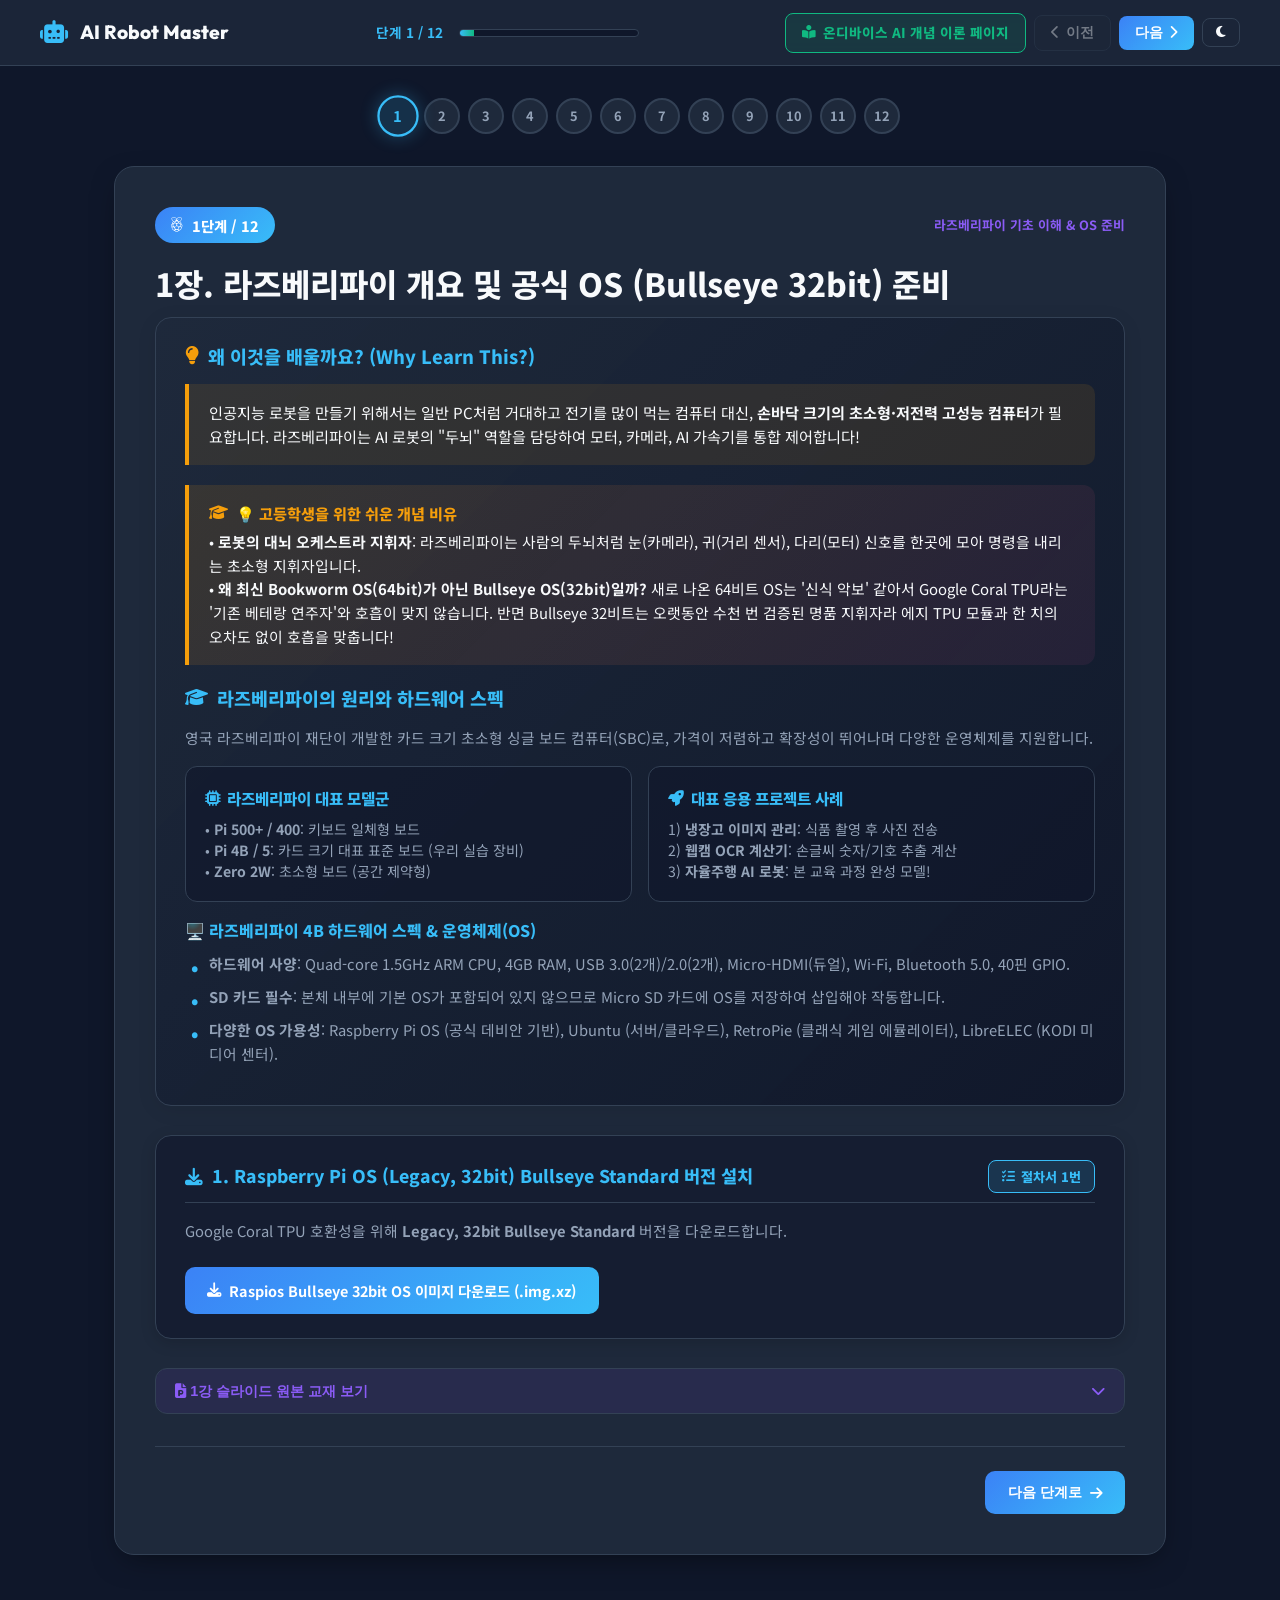
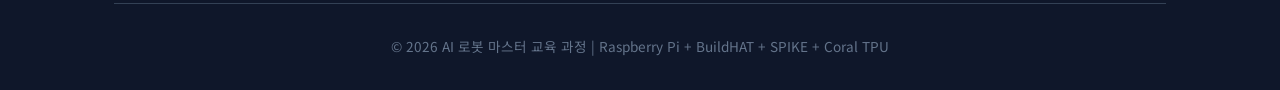
==== commit a6d4c182: "Deploy refined AI Robot Master course web app & theory textbook" ====
--- a/index.html
+++ b/index.html
@@ -206,6 +206,18 @@
       font-size: 0.82rem; font-weight: 800; display: inline-flex; align-items: center; gap: 0.4rem;
     }
 
+    /* Intuitive Analogy Box */
+    .analogy-box {
+      background: linear-gradient(135deg, rgba(245, 158, 11, 0.12), rgba(236, 72, 153, 0.08));
+      border-left: 4px solid var(--accent-amber);
+      border-radius: 0 12px 12px 0; padding: 1rem 1.25rem; margin-bottom: 1.2rem;
+      font-size: 0.93rem; color: var(--text-main); line-height: 1.6;
+    }
+    .analogy-title {
+      font-weight: 800; color: var(--accent-amber); font-size: 0.95rem; margin-bottom: 0.3rem;
+      display: flex; align-items: center; gap: 0.5rem;
+    }
+
     /* Visual Diagram Card Wrapper */
     .media-card-wrapper {
       background-color: var(--bg-card); border: 1px solid var(--border-color);
@@ -487,6 +499,13 @@
               인공지능 로봇을 만들기 위해서는 일반 PC처럼 거대하고 전기를 많이 먹는 컴퓨터 대신, <strong>손바닥 크기의 초소형·저전력 고성능 컴퓨터</strong>가 필요합니다. 라즈베리파이는 AI 로봇의 "두뇌" 역할을 담당하여 모터, 카메라, AI 가속기를 통합 제어합니다!
             </div>
 
+            <!-- Intuitive Analogy Box -->
+            <div class="analogy-box">
+              <div class="analogy-title"><i class="fa-solid fa-graduation-cap"></i> 💡 고등학생을 위한 쉬운 개념 비유</div>
+              • <strong>로봇의 대뇌 오케스트라 지휘자</strong>: 라즈베리파이는 사람의 두뇌처럼 눈(카메라), 귀(거리 센서), 다리(모터) 신호를 한곳에 모아 명령을 내리는 초소형 지휘자입니다.<br>
+              • <strong>왜 최신 Bookworm OS(64bit)가 아닌 Bullseye OS(32bit)일까?</strong> 새로 나온 64비트 OS는 '신식 악보' 같아서 Google Coral TPU라는 '기존 베테랑 연주자'와 호흡이 맞지 않습니다. 반면 Bullseye 32비트는 오랫동안 수천 번 검증된 명품 지휘자라 에지 TPU 모듈과 한 치의 오차도 없이 호흡을 맞춥니다!
+            </div>
+
             <div class="concept-heading" style="color: var(--accent-cyan);"><i class="fa-solid fa-graduation-cap"></i> 라즈베리파이의 원리와 하드웨어 스펙</div>
             
             <p style="font-size:0.92rem; color:var(--text-muted); margin-bottom:0.8rem;">
@@ -576,6 +595,13 @@
               한 교실에서 20~30명의 학생들이 동시에 라즈베리파이를 켜면, 기본 이름(`raspberrypi`)이 같아서 <strong>서로 남의 로봇에 접속하는 혼선</strong>이 일어납니다! 본인의 라즈베리파이에 부여받은 교구 번호(`pi01`, `pi02` ...)를 명확하게 지정해야 내 로봇을 무선/유선으로 안전하게 제어할 수 있습니다.
             </div>
 
+            <!-- Intuitive Analogy Box -->
+            <div class="analogy-box">
+              <div class="analogy-title"><i class="fa-solid fa-graduation-cap"></i> 💡 고등학생을 위한 쉬운 개념 비유</div>
+              • <strong>12자리 주민등록번호 vs 학급 명찰 (mDNS)</strong>: 로봇의 IP 주소(`192.168.137.x`)가 외우기 어려운 12자리 주민번호라면, `pi01.local`은 교실에서 서로를 부르는 친근한 '학급 명찰'입니다.<br>
+              • <strong>Imager 고급 옵션 (Ctrl+Shift+X)</strong>: 모니터나 키보드가 없는 헤드리스(Headless) 로봇에 미리 학생 명찰과 비밀번호 열쇠를 새겨넣어 부팅되자마자 알아서 교실 망에 접속하도록 만드는 사전 세팅 도구입니다.
+            </div>
+
             <div class="concept-heading" style="color: var(--accent-cyan);"><i class="fa-solid fa-graduation-cap"></i> 핵심 개념 요약</div>
             <ul class="theory-bullet-list">
               <li><strong>mDNS (Multicast DNS)</strong>: Complex한 숫자로 된 IP 주소 대신 `pi01.local` 처럼 쉬운 이름으로 로봇을 자동 찾아주는 네트워크 기술입니다.</li>
@@ -636,6 +662,12 @@
             <div class="motivation-box">
               로봇 개발 현장이나 모니터/키보드가 없는 외부 실습실에서는 <strong>"헤드리스(Headless) 원격 제어"</strong>를 사용합니다. 노트북과 로봇을 랜선 하나로 1:1 직접 연결하면 무선 와이파이 간섭 없이 가장 빠르고 안정적인 통신 망을 구축할 수 있습니다!
             </div>
+
+            <!-- Intuitive Analogy Box -->
+            <div class="analogy-box">
+              <div class="analogy-title"><i class="fa-solid fa-graduation-cap"></i> 💡 고등학생을 위한 쉬운 개념 비유</div>
+              • <strong>복잡한 사거리 vs 전용 고속도로 다리를 1:1로 뚫기</strong>: 무선 와이파이는 수십 명이 동시에 말을 걸어 차가 밀리는 신호등 사거리라면, 1:1 랜선 연결은 내 노트북과 로봇 사이를 일직선으로 이어주는 막힘없는 '전용 다리'입니다.
+            </div>
           </div>
 
           <div class="info-box">
@@ -667,6 +699,12 @@
             <div class="concept-heading"><i class="fa-solid fa-lightbulb" style="color: var(--accent-amber);"></i> 왜 이것을 배울까요? (Why Learn This?)</div>
             <div class="motivation-box">
               라즈베리파이가 무선 와이파이 안테나 없이도 인터넷 패키지(`apt install`)를 다운로드하고 내 노트북과 원활하게 통신하려면, <strong>노트북의 와이파이 인터넷을 랜선 어댑터로 공유(ICS)</strong>해줘야 합니다. 이렇게 하면 노트북 USB 어댑터 주소가 자동으로 <code>192.168.137.1</code>로 세팅됩니다!
+            </div>
+
+            <!-- Intuitive Analogy Box -->
+            <div class="analogy-box">
+              <div class="analogy-title"><i class="fa-solid fa-graduation-cap"></i> 💡 고등학생을 위한 쉬운 개념 비유</div>
+              • <strong>노트북의 인터넷 마중물 다리 (ICS)</strong>: 라즈베리파이에 안테나가 없어도, 노트북이 무선 와이파이 약수터에서 인터넷 신호를 떠온 뒤 랜선이라는 빨대로 로봇에게 나눠주는 '마중물 다리'입니다. 이 공유를 켜는 순간 윈도우가 어댑터 통로 번호를 `192.168.137.1`로 고정해 줍니다.
             </div>
           </div>
 
@@ -718,6 +756,12 @@
             <div class="motivation-box">
               인터넷 신호(Ping)를 통해 내 컴퓨터와 로봇이 연결되었는지 상태를 점검하는 통신 기초 검증입니다. <code>ping pi01.local</code> 명령으로 로봇의 응답 신호를 확인합니다!
             </div>
+
+            <!-- Intuitive Analogy Box -->
+            <div class="analogy-box">
+              <div class="analogy-title"><i class="fa-solid fa-graduation-cap"></i> 💡 고등학생을 위한 쉬운 개념 비유</div>
+              • <strong>야호~ 메아리 테스트 (Ping)</strong>: 산봉우리에서 "야호!" 하고 외치면 건너편 산에서 메아리가 돌아오듯, `ping pi01.local`은 내 노트북이 로봇에게 신호를 보낸 뒤 "나 여기 잘 살아있어!" 하고 응답을 되돌려받는지 확인하는 통신 건강검진입니다.
+            </div>
           </div>
 
           <div class="terminal-wrapper">
@@ -756,6 +800,13 @@
             <div class="motivation-box">
               PuTTY로 로봇에 접속한 뒤, 로봇 시스템 설정 파일(`dhcpcd.conf`)에 **고정 IP 주소(192.168.137.100)**를 등록하면 다음부터 부팅할 때마다 언제나 동일한 주소로 고속 접속할 수 있습니다!
             </div>
+
+            <!-- Intuitive Analogy Box -->
+            <div class="analogy-box">
+              <div class="analogy-title"><i class="fa-solid fa-graduation-cap"></i> 💡 고등학생을 위한 쉬운 개념 비유</div>
+              • <strong>텔레파시 유령 조종실 (SSH)</strong>: SSH(Secure Shell)는 모니터나 키보드 선을 꽂지 않고도 암호화된 전파/유선망을 통해 로봇의 텍스트 뇌에 직접 명령을 전달하는 텔레파시 원격 조종기입니다.<br>
+              • <strong>100번지 문패 달기 (고정 IP)</strong>: 매번 부팅할 때마다 주소가 바뀌면 로봇을 찾아 헤매야 하므로, `/etc/dhcpcd.conf` 설정 파일에 '100번지 문패'를 대문짝만하게 박아두는 작업입니다.
+            </div>
           </div>
 
           <!-- Procedure Item 3 -->
@@ -819,6 +870,12 @@
             <div class="motivation-box">
               <strong>VNC (Virtual Network Computing)</strong>는 로봇의 바탕화면, 이미지, 파이썬 코드 작성 창(Thonny IDE)을 내 노트북 화면에 그래픽(GUI) 그대로 전송받아 작업할 수 있게 해주는 원격 데스크톱 기술입니다.
             </div>
+
+            <!-- Intuitive Analogy Box -->
+            <div class="analogy-box">
+              <div class="analogy-title"><i class="fa-solid fa-graduation-cap"></i> 💡 고등학생을 위한 쉬운 개념 비유</div>
+              • <strong>실시간 빔프로젝터 (VNC)</strong>: SSH가 글자만 주고받는 전보기라면, VNC는 로봇 바탕화면과 파이썬 Thonny IDE 그래픽 화면을 내 노트북 모니터 유리창에 그대로 실시간 쏘아 중계해 주는 스마트 빔프로젝터입니다.
+            </div>
           </div>
 
           <!-- Procedure Item 5 -->
@@ -847,21 +904,30 @@
         </article>
       </div>
 
-      <!-- STEP 8: SYSTEM UPDATE & RASPI-CONFIG (PROCEDURE ITEM 4) & LINUX ENCYCLOPEDIA -->
+      <!-- STEP 8: SYSTEM OPTIMIZATION, DEPENDENCIES & LINUX COMMAND ENCYCLOPEDIA -->
       <div class="step-panel" id="panel-8">
         <article class="step-card">
           <div class="step-badge-row">
             <div class="step-num-badge"><i class="fa-solid fa-terminal"></i> 8단계 / 12</div>
-            <span style="font-size: 0.8rem; font-weight: 700; color: var(--accent-purple);">리눅스 터미널 필수 명령어</span>
-          </div>
-
-          <h2 class="step-title">8장. 리눅스(Linux) 핵심 개념 & 필수 터미널 명령어 대백과</h2>
+            <span style="font-size: 0.8rem; font-weight: 700; color: var(--accent-purple);">리눅스 터미널 필수 명령어 & 시스템 환경 최적화</span>
+          </div>
+
+          <h2 class="step-title">8장. 리눅스 핵심 개념, 시스템 업그레이드 & 의존성 환경 최적화</h2>
 
           <!-- Detailed Linux Concept Card -->
           <div class="theory-concept-card">
             <div class="concept-heading"><i class="fa-solid fa-lightbulb" style="color: var(--accent-amber);"></i> 왜 이것을 배울까요? (Why Learn This?)</div>
             <div class="motivation-box">
-              로봇 개발 현장에서는 마우스 클릭보다 터미널 텍스트 명령어(CLI)를 사용합니다! 파일 제어, 편집, 프로세스 모니터링, 시스템 제어 명령어를 익히면 AI 로봇 개발 속도가 10배 빨라집니다.
+              로봇 개발 현장에서는 마우스 클릭보다 터미널 텍스트 명령어(CLI)를 사용합니다! 시스템 패키지와 C/C++ 빌드 도구, 이미지/수치 연산 가속 라이브러리를 미리 설치해두면 향후 <strong>Build HAT 모터 제어 및 Coral TPU AI 영상 추론 시 연산 오차 없이 최적의 속도(30+ FPS)</strong>를 보장받을 수 있습니다.
+            </div>
+
+            <!-- Intuitive Analogy Box -->
+            <div class="analogy-box">
+              <div class="analogy-title"><i class="fa-solid fa-graduation-cap"></i> 💡 고등학생을 위한 쉬운 개념 비유</div>
+              • <strong>`sudo` = 학교 경비실 마스터키</strong>: 일반 학생 권한으로는 고칠 수 없는 리눅스 핵심 시스템이나 프로그램 설치 시 사용합니다.<br>
+              • <strong>`apt` = 24시간 무인 도서관/앱스토어</strong>: 원하는 프로그램 이름을 말하면 인터넷 서고에서 최신 책을 알아서 빌려와 설치해 줍니다.<br>
+              • <strong>C/C++ 빌드 도구 (`cmake`, `build-essential`)</strong>: 파이썬이라는 쉬운 언어 뒤에서 고속 C 언어 부품을 조립해 주는 '공장 주물 틀'입니다.<br>
+              • <strong>행렬 연산 가속 패키지 (`libopenblas-dev`)</strong>: 인공지능 딥러닝의 수천만 번 행렬 곱셈을 CPU 차원에서 가속해 주는 '전용 주산기'입니다.
             </div>
 
             <div class="concept-heading" style="color: var(--accent-cyan);"><i class="fa-solid fa-graduation-cap"></i> 리눅스 운영체제의 구조와 핵심 개념</div>
@@ -933,6 +999,126 @@
 <span class="cmd-comment"># ㄴ 3. Interface Options -> I3 VNC <Yes>로 변경</span>
 <span class="cmd-comment"># ㄴ 3. Interface Options -> I6 Serial 1번 No. 2번 Yes로 변경 후 Finish -> sudo reboot</span>
 <span class="cmd-prompt">pi@pi01:~ $</span><span class="cmd-keyword">sudo</span> reboot</pre>
+              </div>
+            </div>
+          </div>
+
+          <!-- ENHANCEMENT: System Optimization & Dependencies with Clear Explanations -->
+          <div class="process-unit-card" style="border-color: var(--accent-purple);">
+            <div class="process-unit-header">
+              <div class="process-unit-title" style="color: var(--accent-purple);">
+                <i class="fa-solid fa-wand-magic-sparkles"></i> [시스템 환경 최적화] 불필요한 패키지 정리 & AI 개발 공통 C/C++ 의존성 패키지 설치
+              </div>
+              <span class="manual-item-badge" style="background-color:rgba(139, 92, 246, 0.15); border-color:var(--accent-purple); color:var(--accent-purple);">
+                <i class="fa-solid fa-microchip"></i> AI 환경 최적화
+              </span>
+            </div>
+
+            <!-- Explanation Box 1 -->
+            <h4 style="font-size:0.95rem; font-weight:800; color:var(--accent-cyan); margin: 0.8rem 0 0.4rem 0;">
+              🧹 1) 불필요한 패키지 및 임시 캐시 정리 (SD카드 저장공간 확보)
+            </h4>
+            <p style="font-size:0.88rem; color:var(--text-muted); margin-bottom:0.6rem;">
+              더 이상 사용되지 않는 잔여 패키지 및 압축 캐시를 삭제하여 SD 카드의 여유 저장공간을 최대한 확보합니다.
+            </p>
+            <div class="terminal-wrapper">
+              <div class="terminal-header">
+                <span class="terminal-title">bash - cleanup.sh</span>
+                <button class="copy-btn" onclick="copyCode(this)"><i class="fa-regular fa-copy"></i> 복사</button>
+              </div>
+              <div class="terminal-body">
+                <pre><span class="cmd-prompt">pi@pi01:~ $</span><span class="cmd-keyword">sudo</span> apt autoremove -y
+<span class="cmd-prompt">pi@pi01:~ $</span><span class="cmd-keyword">sudo</span> apt autoclean</pre>
+              </div>
+            </div>
+
+            <!-- Explanation Box 2 -->
+            <h4 style="font-size:0.95rem; font-weight:800; color:var(--accent-cyan); margin: 1.2rem 0 0.4rem 0;">
+              🛠️ 2) C/C++ 빌드 도구 및 공통 네트워크 패키지
+            </h4>
+            <p style="font-size:0.88rem; color:var(--text-muted); margin-bottom:0.6rem;">
+              • <code>build-essential</code>, <code>cmake</code>, <code>pkg-config</code>: C/C++ 기반 파이썬 확장 모듈 컴파일 도구<br>
+              • <code>git</code>, <code>wget</code>, <code>curl</code>, <code>unzip</code>: 온라인 AI 모델 및 소스코드 다운로드 유틸리티
+            </p>
+            <div class="terminal-wrapper">
+              <div class="terminal-header">
+                <span class="terminal-title">bash - install_build_tools.sh</span>
+                <button class="copy-btn" onclick="copyCode(this)"><i class="fa-regular fa-copy"></i> 복사</button>
+              </div>
+              <div class="terminal-body">
+                <pre><span class="cmd-prompt">pi@pi01:~ $</span><span class="cmd-keyword">sudo</span> apt install -y build-essential cmake git wget curl unzip pkg-config</pre>
+              </div>
+            </div>
+
+            <!-- Explanation Box 3 -->
+            <h4 style="font-size:0.95rem; font-weight:800; color:var(--accent-cyan); margin: 1.2rem 0 0.4rem 0;">
+              🐍 3) Python 개발 헤더 (C 파이썬 확장 빌드 시 필요)
+            </h4>
+            <p style="font-size:0.88rem; color:var(--text-muted); margin-bottom:0.6rem;">
+              • <code>python3-dev</code>: OpenCV 및 PyCoral 등 C 언어로 구현된 고속 AI 모듈을 파이썬과 연동할 때 필수적인 헤더 파일<br>
+              • <code>python3-pip</code>, <code>python3-venv</code>: 파이썬 패키지 관리자 및 가상환경 지원 도구
+            </p>
+            <div class="terminal-wrapper">
+              <div class="terminal-header">
+                <span class="terminal-title">bash - install_python_dev.sh</span>
+                <button class="copy-btn" onclick="copyCode(this)"><i class="fa-regular fa-copy"></i> 복사</button>
+              </div>
+              <div class="terminal-body">
+                <pre><span class="cmd-prompt">pi@pi01:~ $</span><span class="cmd-keyword">sudo</span> apt install -y python3-dev python3-pip python3-venv</pre>
+              </div>
+            </div>
+
+            <!-- Explanation Box 4 -->
+            <h4 style="font-size:0.95rem; font-weight:800; color:var(--accent-cyan); margin: 1.2rem 0 0.4rem 0;">
+              🖼️ 4) 이미지 및 비디오 하드웨어 코덱 라이브러리
+            </h4>
+            <p style="font-size:0.88rem; color:var(--text-muted); margin-bottom:0.6rem;">
+              • <code>libjpeg-dev</code>, <code>libpng-dev</code>, <code>libtiff-dev</code>: 이미지 입출력 표준 포맷 C 코덱<br>
+              • <code>libavcodec-dev</code>, <code>libavformat-dev</code>, <code>libswscale-dev</code>, <code>libv4l-dev</code>: 비디오 프레임을 OpenCV에서 30fps 고속 디코딩하기 위한 비디오 코덱 라이브러리
+            </p>
+            <div class="terminal-wrapper">
+              <div class="terminal-header">
+                <span class="terminal-title">bash - install_media_codecs.sh</span>
+                <button class="copy-btn" onclick="copyCode(this)"><i class="fa-regular fa-copy"></i> 복사</button>
+              </div>
+              <div class="terminal-body">
+                <pre><span class="cmd-prompt">pi@pi01:~ $</span><span class="cmd-keyword">sudo</span> apt install -y libatlas-base-dev libjpeg-dev libpng-dev libtiff-dev libavcodec-dev libavformat-dev libswscale-dev libv4l-dev</pre>
+              </div>
+            </div>
+
+            <!-- Explanation Box 5 -->
+            <h4 style="font-size:0.95rem; font-weight:800; color:var(--accent-cyan); margin: 1.2rem 0 0.4rem 0;">
+              📐 5) 수치 연산 및 행렬 가속 최적화 라이브러리 (NumPy & Tensor 연산 가속)
+            </h4>
+            <p style="font-size:0.88rem; color:var(--text-muted); margin-bottom:0.6rem;">
+              • <code>libopenblas-dev</code>, <code>liblapack-dev</code>, <code>gfortran</code>: OpenCV 및 TensorFlow Lite/Coral TPU가 고성능 행렬 연산(BLAS)을 수행할 때 CPU 차원에서 속도를 대폭 높여주는 가속 백엔드 라이브러리
+            </p>
+            <div class="terminal-wrapper">
+              <div class="terminal-header">
+                <span class="terminal-title">bash - install_math_acceleration.sh</span>
+                <button class="copy-btn" onclick="copyCode(this)"><i class="fa-regular fa-copy"></i> 복사</button>
+              </div>
+              <div class="terminal-body">
+                <pre><span class="cmd-prompt">pi@pi01:~ $</span><span class="cmd-keyword">sudo</span> apt install -y libopenblas-dev liblapack-dev gfortran</pre>
+              </div>
+            </div>
+
+            <!-- Explanation Box 6 -->
+            <h4 style="font-size:0.95rem; font-weight:800; color:var(--accent-amber); margin: 1.2rem 0 0.4rem 0;">
+              🔍 6) 설치 환경 및 버전에 관한 필독 설명
+            </h4>
+            <div class="info-box" style="margin-bottom:0.5rem;">
+              • <strong>환경 버전 필독 참고사항</strong>: 우리 실습 환경인 <strong>Legacy Bullseye 32bit OS</strong> 기본 파이썬 버전은 <code>Python 3.9.x</code> 및 <code>pip 20.x/23.x</code> 입니다. (Coral TPU <code>python3-pycoral</code> 모듈 완벽 호환 보장)<br>
+              • 아래 명령어로 버전 구동을 확인합니다:
+            </div>
+            <div class="terminal-wrapper">
+              <div class="terminal-header">
+                <span class="terminal-title">bash - check_versions.sh</span>
+                <button class="copy-btn" onclick="copyCode(this)"><i class="fa-regular fa-copy"></i> 복사</button>
+              </div>
+              <div class="terminal-body">
+                <pre><span class="cmd-prompt">pi@pi01:~ $</span>python3 --version
+<span class="cmd-prompt">pi@pi01:~ $</span>pip3 --version</pre>
               </div>
             </div>
           </div>
@@ -1021,6 +1207,14 @@
               라즈베리파이 자체의 일반 PIN(3.3V/5V)으로는 레고 모터 구동에 필요한 고전압(8V) 및 빠른 엔코더 측정 신호를 직접 다룰 수 없습니다. <strong>Build HAT</strong>은 이 두 세계를 이어주는 전용 스마트 변환 다리 역할을 수행합니다!
             </div>
 
+            <!-- Intuitive Analogy Box -->
+            <div class="analogy-box">
+              <div class="analogy-title"><i class="fa-solid fa-graduation-cap"></i> 💡 고등학생을 위한 쉬운 개념 비유</div>
+              • <strong>로봇의 부지런한 척추 신경절 (Build HAT & RP2040)</strong>: 라즈베리파이 메인 CPU 두뇌가 모터 1도 회전까지 직접 신경 쓰면 뇌과부하가 걸립니다. Build HAT 보드에 내장된 RP2040 칩이 척추 신경절처럼 모터의 전기 신호와 엔코더 펄스를 전문적으로 전담 처리해 줍니다.<br>
+              • <strong>8V DC 외부 전원의 필요성</strong>: 라즈베리파이의 5V 전원이 두뇌용 감격 식사라면, 레고 모터를 힘차게 돌리기 위해서는 8V라는 강한 파워 음료수가 필요합니다.<br>
+              • <strong>`ls -l /dev/serial*` 디바이스 검증</strong>: 라즈베리파이와 Build HAT이 1:1로 비밀 귓속말을 나누는 '전용 실전화기 통로(`/dev/serial0`)'가 잘 연결되어 있는지 확인하는 절차입니다.
+            </div>
+
             <div class="concept-heading" style="color: var(--accent-cyan);"><i class="fa-solid fa-graduation-cap"></i> Build HAT 변환 메커니즘과 SPIKE 부품</div>
             
             <div class="slide-grid-2col">
@@ -1094,93 +1288,168 @@
         </article>
       </div>
 
-      <!-- STEP 10: PYTHON BUILDHAT CONTROL -->
+      <!-- STEP 10: PYTHON BUILDHAT MOTOR & 4 SENSORS COMPLETE GUIDE -->
       <div class="step-panel" id="panel-10">
         <article class="step-card">
           <div class="step-badge-row">
             <div class="step-num-badge"><i class="fa-solid fa-code"></i> 10단계 / 12</div>
-            <span style="font-size: 0.8rem; font-weight: 700; color: var(--accent-purple);">파이썬 모터 및 센서 프로그래밍</span>
-          </div>
-
-          <h2 class="step-title">10장. 파이썬으로 LEGO SPIKE 모터 및 센서 제어 함수</h2>
+            <span style="font-size: 0.8rem; font-weight: 700; color: var(--accent-purple);">Build HAT 모터 & 4대 센서 파이썬 완전 가이드</span>
+          </div>
+
+          <h2 class="step-title">10장. LEGO SPIKE 모터 및 4대 센서(거리·힘·컬러·엔코더) 완전 활용법</h2>
 
           <!-- Detailed Theory Card -->
           <div class="theory-concept-card">
             <div class="concept-heading"><i class="fa-solid fa-lightbulb" style="color: var(--accent-amber);"></i> 왜 이것을 배울까요? (Why Learn This?)</div>
             <div class="motivation-box">
-              파이썬 프로그래밍 코드를 통해 물리 세계의 로봇 모터를 움직이고, 센서로 환경 데이터를 읽어들입니다. 모터 내장 광학 엔코더의 각도 실시간 피드백(`get_position()`)으로 오차 없는 정밀 주행을 구현해봅니다.
-            </div>
-
-            <div class="concept-heading" style="color: var(--accent-cyan);"><i class="fa-solid fa-graduation-cap"></i> Build HAT 파이썬 모터 및 센서 제어 함수 명세</div>
+              로봇이 물리 세계에서 정교하게 주행하고 환경을 감지하려면 <strong>모터(다리) + 거리센서(초음파) + 힘센서(터치/압력) + 컬러센서(색상/반사광)</strong>의 4대 기본 부품의 역할과 파이썬 제어 코드를 각각 완벽히 숙지해야 합니다!
+            </div>
+
+            <!-- Intuitive Analogy Box -->
+            <div class="analogy-box">
+              <div class="analogy-title"><i class="fa-solid fa-graduation-cap"></i> 💡 고등학생을 위한 부품별 역할 비유</div>
+              • <strong>모터 (`Motor`)</strong>: 로봇의 보폭과 속도를 1도(°) 단위로 정교하게 조절하는 '스마트 근육'.<br>
+              • <strong>거리 센서 (`DistanceSensor`)</strong>: 박쥐의 박쥐 초음파처럼 눈앞의 장애물 거리를 cm로 재는 '원거리 눈/귀'.<br>
+              • <strong>힘 센서 (`ForceSensor`)</strong>: 물리적 충돌이나 스위치 눌림의 세기를 뉴턴(N) 단위로 느끼는 '피부 감각'.<br>
+              • <strong>컬러 센서 (`ColorSensor`)</strong>: 빨강/초록/파랑 색상을 구분하고 바닥의 반사광 밝기(%)를 읽어 라인트레이서 선을 따라가는 '눈동자'.
+            </div>
+
+            <div class="concept-heading" style="color: var(--accent-cyan);"><i class="fa-solid fa-graduation-cap"></i> Build HAT 모터 & 4대 센서 핵심 함수 정리 명세표</div>
             
             <div class="data-table-wrapper">
               <table class="data-table">
                 <thead>
                   <tr>
-                    <th>구분</th>
-                    <th>함수 및 구문</th>
-                    <th>동작 설명 및 동작 예시</th>
+                    <th>부품 종류</th>
+                    <th>클래스 객체</th>
+                    <th>주요 파이썬 함수</th>
+                    <th>반환 값 및 동작 역할</th>
                   </tr>
                 </thead>
                 <tbody>
                   <tr>
-                    <td><strong>지속 회전</strong></td>
-                    <td><code>motor.run(speed)</code></td>
-                    <td>속도(-100 ~ 100)로 지속 회전 (`motor.stop()` 명령 전까지 계속 회전)</td>
+                    <td><strong>SPIKE 모터</strong></td>
+                    <td><code>Motor('A')</code></td>
+                    <td><code>run_for_degrees(360, speed=50)</code><br><code>get_position()</code></td>
+                    <td>지정한 각도(°)만큼 회전<br>내장 광학 엔코더의 현재 각도(-180°~180°) 피드백</td>
                   </tr>
                   <tr>
-                    <td><strong>시간 회전</strong></td>
-                    <td><code>motor.run_for_seconds(초, speed)</code></td>
-                    <td>지정한 초 동안 회전 후 자동 정지 (예: `run_for_seconds(3, speed=70)`)</td>
+                    <td><strong>주행 모터 쌍</strong></td>
+                    <td><code>MotorPair('A', 'B')</code></td>
+                    <td><code>start(speedl=30, speedr=30)</code><br><code>stop()</code></td>
+                    <td>좌/우 2개 모터를 구동하여 차동 주행(Differential Drive) 직진/회전<br>양쪽 모터 동시 안전 정지</td>
                   </tr>
                   <tr>
-                    <td><strong>각도 회전</strong></td>
-                    <td><code>motor.run_for_degrees(각도, speed)</code></td>
-                    <td>지정한 각도(°)만큼 회전 (예: `360`=1바퀴, `180`=반 바퀴)</td>
+                    <td><strong>거리 센서</strong></td>
+                    <td><code>DistanceSensor('C')</code></td>
+                    <td><code>get_distance()</code><br><code>on() / off()</code></td>
+                    <td>앞 장애물과의 거리를 센티미터(cm) 수치로 반환 (4~200cm)<br>센서 눈동자 LED 켜기/끄기</td>
                   </tr>
                   <tr>
-                    <td><strong>엔코더 각도 읽기</strong></td>
-                    <td><code>motor.get_position()</code></td>
-                    <td>모터의 모터축 현재 각도(-180° ~ 180°) 정밀 측정 피드백</td>
+                    <td><strong>힘 센서</strong></td>
+                    <td><code>ForceSensor('D')</code></td>
+                    <td><code>is_pressed</code><br><code>get_force()</code></td>
+                    <td>버튼이 눌렸는지 여부 (True / False 이진 판단)<br>눌린 힘의 세기를 뉴턴(0N ~ 10N) 수치로 반환</td>
                   </tr>
                   <tr>
-                    <td><strong>모터 정지 옵션</strong></td>
-                    <td><code>motor.stop(stop_action="...")</code></td>
-                    <td><code>"brake"</code>: 즉시 급정거 | <code>"coast"</code>: 관성으로 자연스럽게 정지</td>
-                  </tr>
-                  <tr>
-                    <td><strong>거리센서 측정</strong></td>
-                    <td><code>dist.get_distance()</code></td>
-                    <td>감지된 장애물과의 거리를 cm 단위 수치로 반환 (예: `12.5` cm)</td>
+                    <td><strong>컬러 센서</strong></td>
+                    <td><code>ColorSensor('B')</code></td>
+                    <td><code>get_color()</code><br><code>get_reflected_light()</code></td>
+                    <td>감지된 색상 이름 문자열 반환 (`'red'`, `'blue'`, `'black'`...)<br>바닥에 빛을 쏘아 반사되는 밝기 퍼센트(0%~100%) 반환 (라인트레이서)</td>
                   </tr>
                 </tbody>
               </table>
             </div>
           </div>
 
-          <div class="terminal-wrapper">
-            <div class="terminal-header">
-              <span class="terminal-title">python - test_motor_and_sensor.py</span>
-              <button class="copy-btn" onclick="copyCode(this)"><i class="fa-regular fa-copy"></i> 복사</button>
-            </div>
-            <div class="terminal-body">
-              <pre><span class="cmd-keyword">from</span> buildhat <span class="cmd-keyword">import</span> Motor, DistanceSensor
+          <!-- Component 1: Motor & MotorPair -->
+          <div class="process-unit-card">
+            <div class="process-unit-header">
+              <div class="process-unit-title"><i class="fa-solid fa-gears"></i> 1. 모터(Motor) & 주행 모터 쌍(MotorPair) 제어</div>
+              <span class="manual-item-badge"><i class="fa-solid fa-code"></i> Python 기초 모터</span>
+            </div>
+            <div class="terminal-wrapper">
+              <div class="terminal-header">
+                <span class="terminal-title">python - test_motors.py</span>
+                <button class="copy-btn" onclick="copyCode(this)"><i class="fa-regular fa-copy"></i> 복사</button>
+              </div>
+              <div class="terminal-body">
+                <pre><span class="cmd-keyword">from</span> buildhat <span class="cmd-keyword">import</span> Motor, MotorPair
 <span class="cmd-keyword">import</span> time
 
+<span class="cmd-comment"># 단일 모터 A포트 정의</span>
 motor_a = Motor(<span class="cmd-string">'A'</span>)
+
+<span class="cmd-comment"># 1바퀴(360도) 속도 50으로 회전</span>
+motor_a.run_for_degrees(<span class="cmd-arg">360</span>, speed=<span class="cmd-arg">50</span>)
+<span class="cmd-keyword">print</span>(f<span class="cmd-string">"모터 엔코더 현재 각도: {motor_a.get_position()}°"</span>)
+
+<span class="cmd-comment"># 주행용 좌/우 모터 쌍(A포트, B포트) 동기화</span>
+wheels = MotorPair(<span class="cmd-string">'A'</span>, <span class="cmd-string">'B'</span>)
+wheels.start(speedl=<span class="cmd-arg">40</span>, speedr=<span class="cmd-arg">40</span>) <span class="cmd-comment"># 직진</span>
+time.sleep(<span class="cmd-arg">2</span>)
+wheels.stop()</pre>
+              </div>
+            </div>
+          </div>
+
+          <!-- Component 2: Distance & Force Sensor -->
+          <div class="process-unit-card">
+            <div class="process-unit-header">
+              <div class="process-unit-title"><i class="fa-solid fa-wave-square"></i> 2. 거리 센서(Distance) & 힘 센서(Force) 제어</div>
+              <span class="manual-item-badge"><i class="fa-solid fa-code"></i> Python 환경 센서</span>
+            </div>
+            <div class="terminal-wrapper">
+              <div class="terminal-header">
+                <span class="terminal-title">python - test_distance_and_force.py</span>
+                <button class="copy-btn" onclick="copyCode(this)"><i class="fa-regular fa-copy"></i> 복사</button>
+              </div>
+              <div class="terminal-body">
+                <pre><span class="cmd-keyword">from</span> buildhat <span class="cmd-keyword">import</span> DistanceSensor, ForceSensor
+<span class="cmd-keyword">import</span> time
+
 dist_sensor = DistanceSensor(<span class="cmd-string">'C'</span>)
-
-dist_sensor.on()
-motor_a.run(<span class="cmd-arg">50</span>)
+force_sensor = ForceSensor(<span class="cmd-string">'D'</span>)
+
+dist_sensor.on() <span class="cmd-comment"># 초음파 눈동자 LED ON</span>
 
 <span class="cmd-keyword">for</span> _ <span class="cmd-keyword">in</span> range(<span class="cmd-arg">10</span>):
-    current_pos = motor_a.get_position()
-    current_dist = dist_sensor.get_distance()
-    <span class="cmd-keyword">print</span>(f<span class="cmd-string">"[엔코더 각도]: {current_pos}° | [장애물 거리]: {current_dist}cm"</span>)
-    time.sleep(<span class="cmd-arg">0.3</span>)
-
-motor_a.stop(stop_action=<span class="cmd-string">"brake"</span>)
+    dist = dist_sensor.get_distance()
+    pressed = force_sensor.is_pressed
+    force_n = force_sensor.get_force()
+    
+    <span class="cmd-keyword">print</span>(f<span class="cmd-string">"📏 [거리]: {dist}cm | 🔘 [눌림여부]: {pressed} | 💥 [눌린 힘]: {force_n} N"</span>)
+    time.sleep(<span class="cmd-arg">0.5</span>)
+
 dist_sensor.off()</pre>
+              </div>
+            </div>
+          </div>
+
+          <!-- Component 3: Color Sensor -->
+          <div class="process-unit-card">
+            <div class="process-unit-header">
+              <div class="process-unit-title"><i class="fa-solid fa-palette"></i> 3. 컬러 센서(ColorSensor - 색상 및 반사광) 제어</div>
+              <span class="manual-item-badge"><i class="fa-solid fa-code"></i> Python 비전 센서</span>
+            </div>
+            <div class="terminal-wrapper">
+              <div class="terminal-header">
+                <span class="terminal-title">python - test_color_sensor.py</span>
+                <button class="copy-btn" onclick="copyCode(this)"><i class="fa-regular fa-copy"></i> 복사</button>
+              </div>
+              <div class="terminal-body">
+                <pre><span class="cmd-keyword">from</span> buildhat <span class="cmd-keyword">import</span> ColorSensor
+<span class="cmd-keyword">import</span> time
+
+color_sensor = ColorSensor(<span class="cmd-string">'B'</span>)
+
+<span class="cmd-keyword">for</span> _ <span class="cmd-keyword">in</span> range(<span class="cmd-arg">10</span>):
+    detected_color = color_sensor.get_color()
+    reflected = color_sensor.get_reflected_light()
+    
+    <span class="cmd-keyword">print</span>(f<span class="cmd-string">"🎨 [감지 색상]: {detected_color} | 💡 [바닥 반사광 밝기]: {reflected}%"</span>)
+    time.sleep(<span class="cmd-arg">0.5</span>)</pre>
+              </div>
             </div>
           </div>
 
@@ -1204,7 +1473,7 @@
         </article>
       </div>
 
-      <!-- STEP 11: CAMERA & OPENCV & CORAL TPU (PROCEDURE ITEMS 6, 7, 8, 11, 12, 13) -->
+      <!-- STEP 11: CAMERA & OPENCV & CORAL TPU & TEACHABLE MACHINE -->
       <div class="step-panel" id="panel-11">
         <article class="step-card">
           <div class="step-badge-row">
@@ -1212,7 +1481,7 @@
             <span style="font-size: 0.8rem; font-weight: 700; color: var(--accent-purple);">AI 비전 카메라 & TPU 가속기 설정</span>
           </div>
 
-          <h2 class="step-title">11장. 카메라 V2 & OpenCV 비전 라이브러리 & Google Coral TPU AI 가속기</h2>
+          <h2 class="step-title">11장. 카메라 V2 & OpenCV & Google Coral TPU & 티처블 머신 모델 연동</h2>
 
           <!-- Visual Diagram Card -->
           <div class="media-card-wrapper">
@@ -1227,6 +1496,14 @@
             <div class="concept-heading"><i class="fa-solid fa-lightbulb" style="color: var(--accent-amber);"></i> 왜 이것을 배울까요? (Why Learn This?)</div>
             <div class="motivation-box">
               로봇이 시각 정보(카메라)를 얻고 딥러닝 인공신경망(Coral TPU)을 통해 실시간 사물을 인식하는 AI 연산 원리를 배웁니다!
+            </div>
+
+            <!-- Intuitive Analogy Box -->
+            <div class="analogy-box">
+              <div class="analogy-title"><i class="fa-solid fa-graduation-cap"></i> 💡 고등학생을 위한 쉬운 개념 비유</div>
+              • <strong>OpenCV = 투시 안경과 스마트 가위</strong>: 카메라가 찍은 그림을 숫자 행렬(Matrix) 데이터로 바꾸어 색상, 얼굴, 선을 빠르고 정교하게 가위질해 내는 인공 시각 가위입니다.<br>
+              • <strong>CPU vs GPU vs NPU vs TPU</strong>: CPU가 다재다능한 교실 선생님 1명이라면, GPU는 미술시간에 나눠서 색칠하는 조원들, TPU는 인공신경망 행렬 곱셈만 전담하여 초당 20+ FPS로 연산해내는 'AI 전용 수학 천재 암산기'입니다.<br>
+              • <strong>Quantization (양자화/정수 압축)</strong>: 소수점 단어 `3.14159265...` (32비트)를 `0 ~ 255` 정수 (8비트)로 가볍게 압축하여 AI 연산 속도를 10배 끌어올리는 스마트 압축 요약 기술입니다.
             </div>
 
             <div class="concept-heading" style="color: var(--accent-cyan);"><i class="fa-solid fa-graduation-cap"></i> AI 카메라 모듈과 TPU AI 가속기의 원리</div>
@@ -1293,6 +1570,103 @@
             </div>
           </div>
 
+          <!-- NEW SECTION: TEACHABLE MACHINE TO CORAL TPU PIPELINE -->
+          <div class="process-unit-card" style="border-color: var(--accent-pink);">
+            <div class="process-unit-header">
+              <div class="process-unit-title" style="color: var(--accent-pink);">
+                <i class="fa-solid fa-wand-magic-sparkles"></i> [특화 실습] 구글 티처블 머신(Teachable Machine) ➔ Coral Edge TPU 변환 및 파이썬 연동 가이드
+              </div>
+              <span class="manual-item-badge" style="background-color:rgba(236, 72, 153, 0.15); border-color:var(--accent-pink); color:var(--accent-pink);">
+                <i class="fa-solid fa-brain"></i> 커스텀 AI 모델
+              </span>
+            </div>
+
+            <div class="info-box" style="margin-bottom:1rem;">
+              <strong>🎓 티처블 머신 AI 모델을 Coral TPU로 옮기는 4단계 파이프라인:</strong><br>
+              1. <strong>티처블 머신(https://teachablemachine.withgoogle.com/)</strong>에서 이미지 학습 진행<br>
+              2. <strong>Export Model ➔ TensorFlow Lite (Quantized INT8)</strong> 다운로드 (`model.tflite`, `labels.txt`)<br>
+              3. 라즈베리파이 터미널에서 <strong>Edge TPU 컴파일러(`edgetpu_compiler`)</strong>로 Coral 전용 바이트코드(`model_edgetpu.tflite`) 컴파일<br>
+              4. `pycoral` 파이썬 코드로 로드하여 실시간 카메라 30+ FPS 추론 적용!
+            </div>
+
+            <!-- Pipeline Command 1: Compiler Install -->
+            <h4 style="font-size:0.95rem; font-weight:800; color:var(--accent-cyan); margin: 0.8rem 0 0.4rem 0;">
+              1) Edge TPU 컴파일러 설치
+            </h4>
+            <div class="terminal-wrapper">
+              <div class="terminal-header">
+                <span class="terminal-title">sudo apt-get install edgetpu-compiler</span>
+                <button class="copy-btn" onclick="copyCode(this)"><i class="fa-regular fa-copy"></i> 복사</button>
+              </div>
+              <div class="terminal-body">
+                <pre><span class="cmd-prompt">pi@pi01:~ $</span><span class="cmd-keyword">sudo</span> apt-get install edgetpu-compiler</pre>
+              </div>
+            </div>
+
+            <!-- Pipeline Command 2: Model Compile -->
+            <h4 style="font-size:0.95rem; font-weight:800; color:var(--accent-cyan); margin: 1.2rem 0 0.4rem 0;">
+              2) 다운로드한 TFLite 양자화 모델을 Edge TPU 전용 모델로 컴파일
+            </h4>
+            <div class="terminal-wrapper">
+              <div class="terminal-header">
+                <span class="terminal-title">edgetpu_compiler model.tflite</span>
+                <button class="copy-btn" onclick="copyCode(this)"><i class="fa-regular fa-copy"></i> 복사</button>
+              </div>
+              <div class="terminal-body">
+                <pre><span class="cmd-prompt">pi@pi01:~ $</span>edgetpu_compiler model.tflite
+<span class="cmd-comment"># ➔ 결과 파일: 'model_edgetpu.tflite' 변환 생성 완료!</span></pre>
+              </div>
+            </div>
+
+            <!-- Pipeline Command 3: Python Execution Code -->
+            <h4 style="font-size:0.95rem; font-weight:800; color:var(--accent-cyan); margin: 1.2rem 0 0.4rem 0;">
+              3) PyCoral로 커스텀 티처블 머신 모델을 실시간 카메라로 실습
+            </h4>
+            <div class="terminal-wrapper">
+              <div class="terminal-header">
+                <span class="terminal-title">python - run_teachable_machine_coral.py</span>
+                <button class="copy-btn" onclick="copyCode(this)"><i class="fa-regular fa-copy"></i> 복사</button>
+              </div>
+              <div class="terminal-body">
+                <pre><span class="cmd-keyword">from</span> pycoral.utils.edgetpu <span class="cmd-keyword">import</span> make_interpreter
+<span class="cmd-keyword">from</span> pycoral.adapters <span class="cmd-keyword">import</span> common, classify
+<span class="cmd-keyword">import</span> cv2
+
+<span class="cmd-comment"># 1. Edge TPU로 컴파일된 티처블 머신 모델 및 라벨 로드</span>
+model_file = <span class="cmd-string">'model_edgetpu.tflite'</span>
+labels_file = <span class="cmd-string">'labels.txt'</span>
+
+interpreter = make_interpreter(model_file)
+interpreter.allocate_tensors()
+
+<span class="cmd-comment"># 2. 라벨 텍스트 가공</span>
+with open(labels_file, <span class="cmd-string">'r'</span>, encoding=<span class="cmd-string">'utf-8'</span>) <span class="cmd-keyword">as</span> f:
+    labels = {i: line.strip() <span class="cmd-keyword">for</span> i, line <span class="cmd-keyword">in</span> enumerate(f.readlines())}
+
+<span class="cmd-comment"># 3. 카메라 프레임 실시간 TPU 추론</span>
+cap = cv2.VideoCapture(<span class="cmd-arg">0</span>)
+<span class="cmd-keyword">while</span> cap.isOpened():
+    ret, frame = cap.read()
+    <span class="cmd-keyword">if</span> <span class="cmd-keyword">not</span> ret: <span class="cmd-keyword">break</span>
+    
+    <span class="cmd-comment"># 모델 입력 크기(예: 224x224)로 리사이즈 및 전처리</span>
+    rgb_frame = cv2.cvtColor(frame, cv2.COLOR_BGR2RGB)
+    resized_frame = cv2.resize(rgb_frame, (<span class="cmd-arg">224</span>, <span class="cmd-arg">224</span>))
+    
+    common.set_input(interpreter, resized_frame)
+    interpreter.invoke()
+    
+    results = classify.get_classes(interpreter, top_k=<span class="cmd-arg">1</span>)
+    <span class="cmd-keyword">for</span> obj <span class="cmd-keyword">in</span> results:
+        label_text = labels.get(obj.id, <span class="cmd-string">'Unknown'</span>)
+        score = obj.score
+        <span class="cmd-keyword">print</span>(f<span class="cmd-string">"🤖 [AI 인식 결과]: {label_text} ({score*100:.1f}%)"</span>)
+
+cap.release()</pre>
+              </div>
+            </div>
+          </div>
+
           <!-- Procedure Item 6 -->
           <div class="process-unit-card">
             <div class="process-unit-header">
@@ -1481,6 +1855,12 @@
             <div class="concept-heading"><i class="fa-solid fa-lightbulb" style="color: var(--accent-amber);"></i> 왜 이것을 배울까요? (Why Learn This?)</div>
             <div class="motivation-box">
               우리가 만든 로봇이 <strong>시각(Coral TPU AI 카메라) + 환경감지(초음파 거리) + 물리충돌(힘센서)</strong> 데이터 신호를 통합 판단하는 **센서 퓨전(Sensor Fusion) 제어 알고리즘**을 완성합니다!
+            </div>
+
+            <!-- Intuitive Analogy Box -->
+            <div class="analogy-box">
+              <div class="analogy-title"><i class="fa-solid fa-graduation-cap"></i> 💡 고등학생을 위한 쉬운 개념 비유</div>
+              • <strong>오감 통합 대뇌 피질 (Sensor Fusion)</strong>: 눈(Coral TPU 카메라)으로 장애물의 정체를 알아채고, 손/귀(초음파 거리 센서)로 남은 거리를 재며, 피부(힘 센서)로 충돌을 느껴 스스로 판단하여 안전하게 후진하고 우회하는 똑똑한 자율주행 알고리즘입니다!
             </div>
           </div>
 
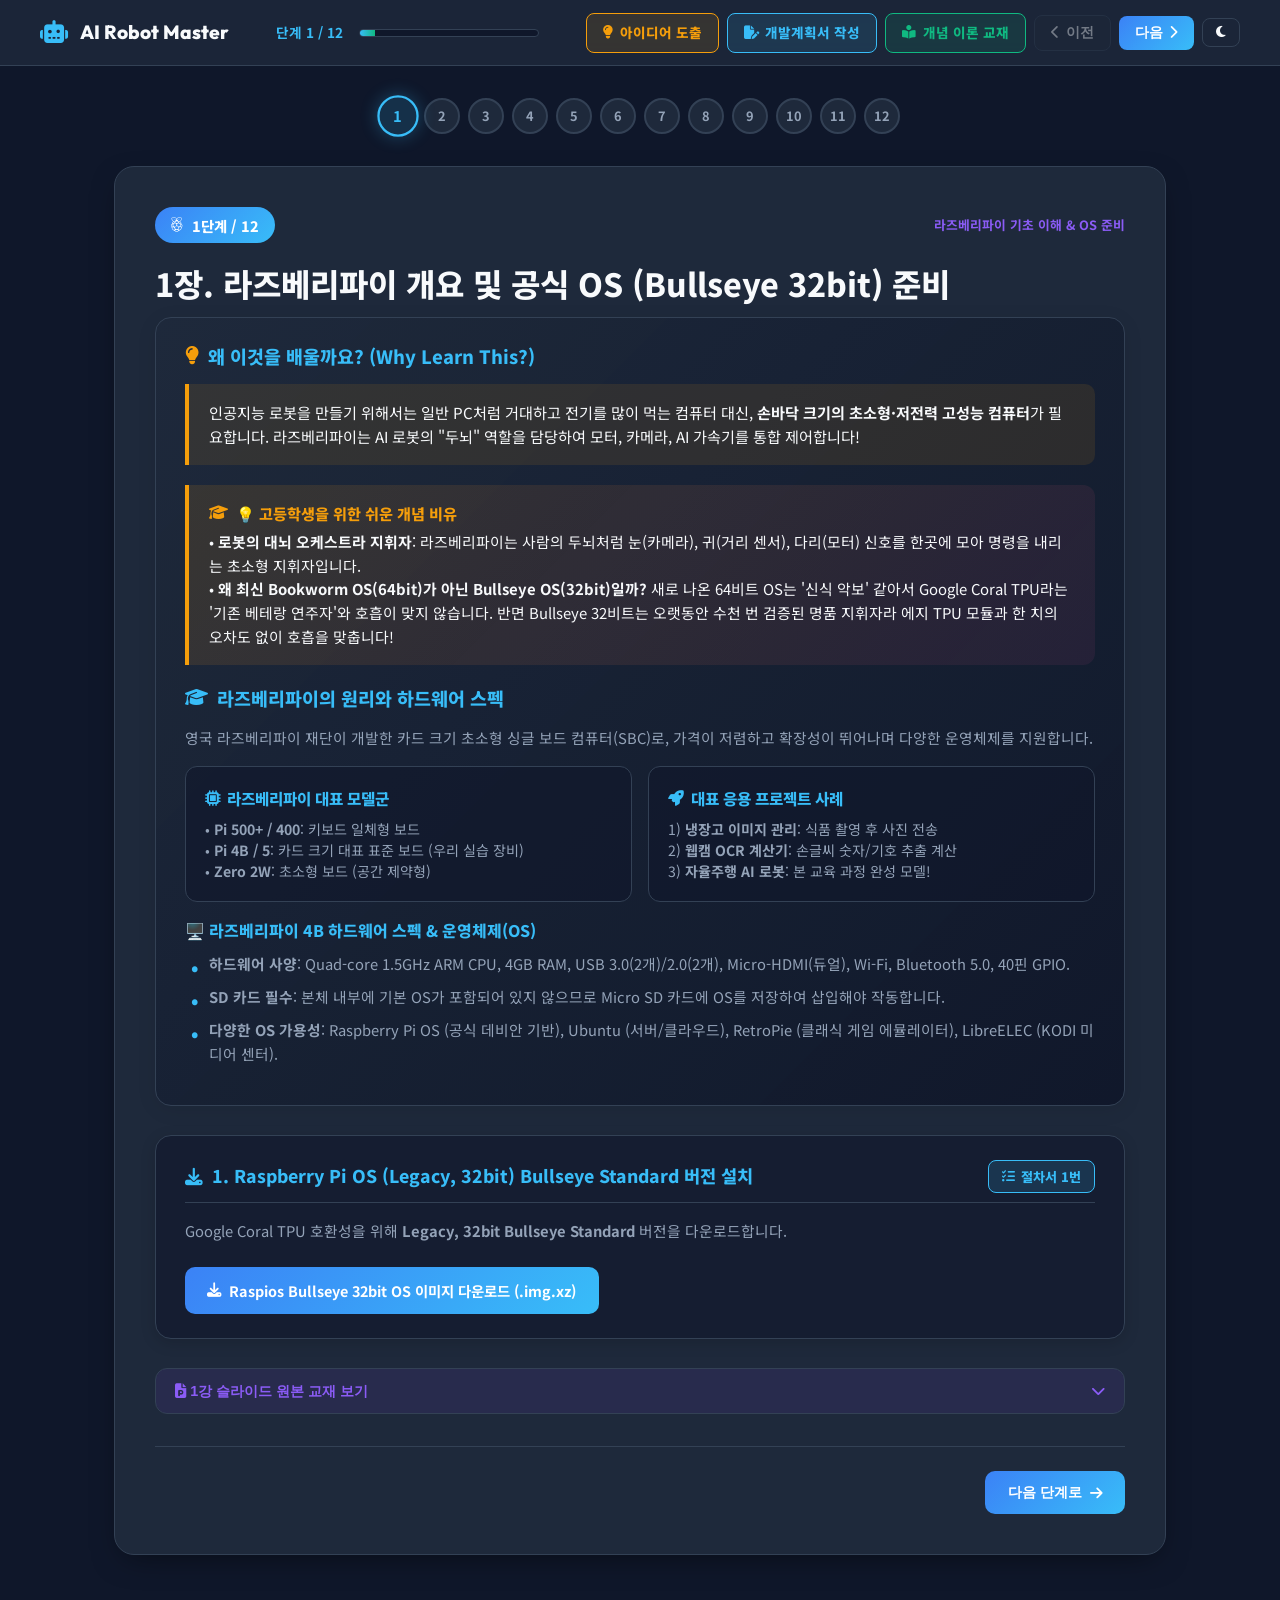
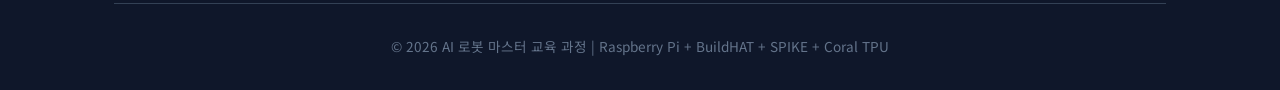
==== commit 4f7e7884: "Add student idea generation guide & project plan template pages" ====
--- a/index.html
+++ b/index.html
@@ -458,8 +458,14 @@
       </div>
 
       <div class="stepper-nav-btns">
+        <a href="page_idea_generation.html" class="btn-theory-link" style="border-color:var(--accent-amber); color:var(--accent-amber); background:rgba(245,158,11,0.12);">
+          <i class="fa-solid fa-lightbulb"></i> 아이디어 도출
+        </a>
+        <a href="page_project_plan.html" class="btn-theory-link" style="border-color:var(--accent-cyan); color:var(--accent-cyan); background:rgba(56,189,248,0.12);">
+          <i class="fa-solid fa-file-pen"></i> 개발계획서 작성
+        </a>
         <a href="theory.html" class="btn-theory-link">
-          <i class="fa-solid fa-book-open-reader"></i> 온디바이스 AI 개념 이론 페이지
+          <i class="fa-solid fa-book-open-reader"></i> 개념 이론 교재
         </a>
         <button class="btn-nav" id="btnPrevStep" onclick="navigateStep(-1)" disabled>
           <i class="fa-solid fa-chevron-left"></i> 이전
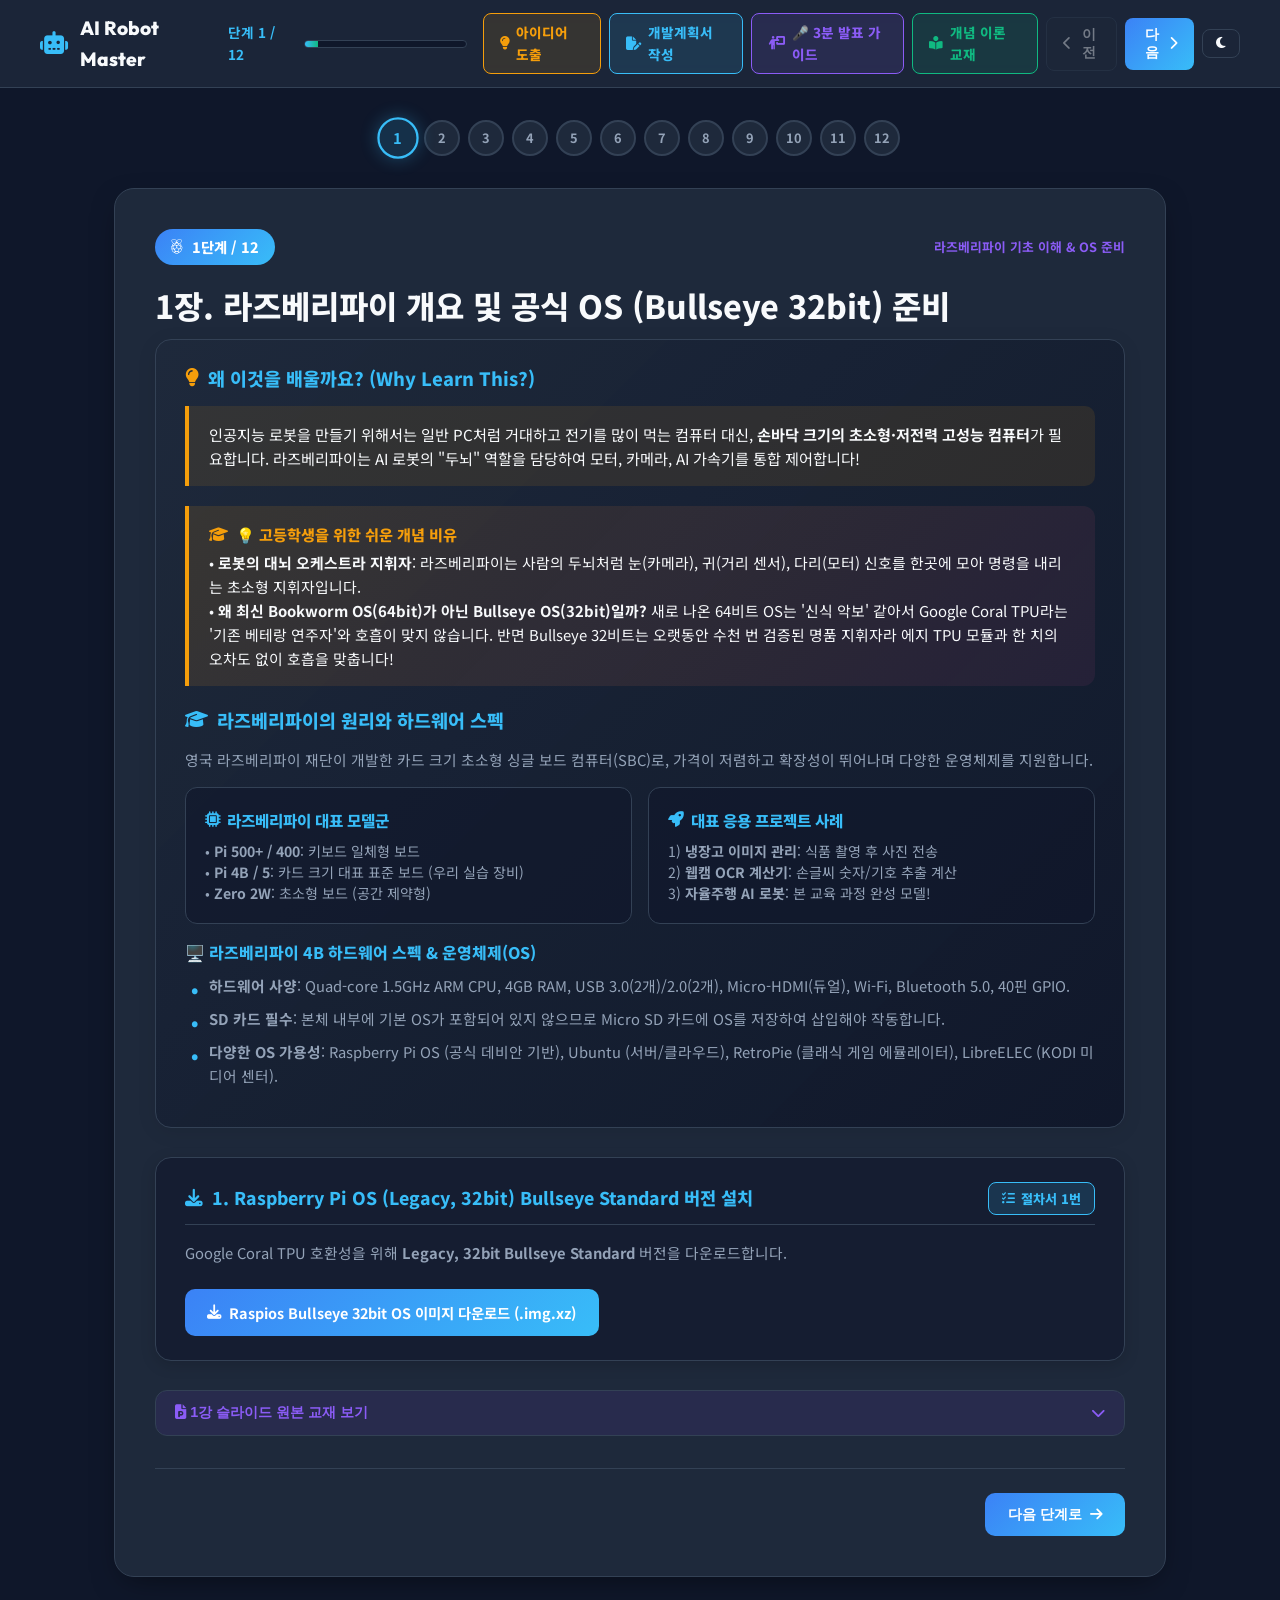
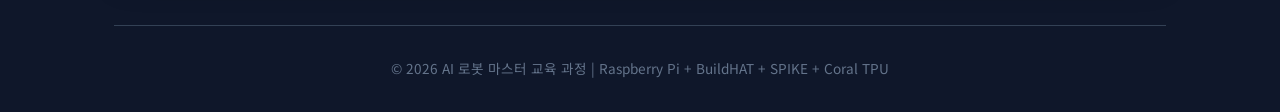
==== commit 243e9ef1: "Add student 3-minute presentation guide page & update 2-3h dev time in plans" ====
--- a/index.html
+++ b/index.html
@@ -463,6 +463,9 @@
         </a>
         <a href="page_project_plan.html" class="btn-theory-link" style="border-color:var(--accent-cyan); color:var(--accent-cyan); background:rgba(56,189,248,0.12);">
           <i class="fa-solid fa-file-pen"></i> 개발계획서 작성
+        </a>
+        <a href="page_presentation_guide.html" class="btn-theory-link" style="border-color:var(--accent-purple); color:var(--accent-purple); background:rgba(139,92,246,0.12);">
+          <i class="fa-solid fa-person-chalkboard"></i> 🎤 3분 발표 가이드
         </a>
         <a href="theory.html" class="btn-theory-link">
           <i class="fa-solid fa-book-open-reader"></i> 개념 이론 교재
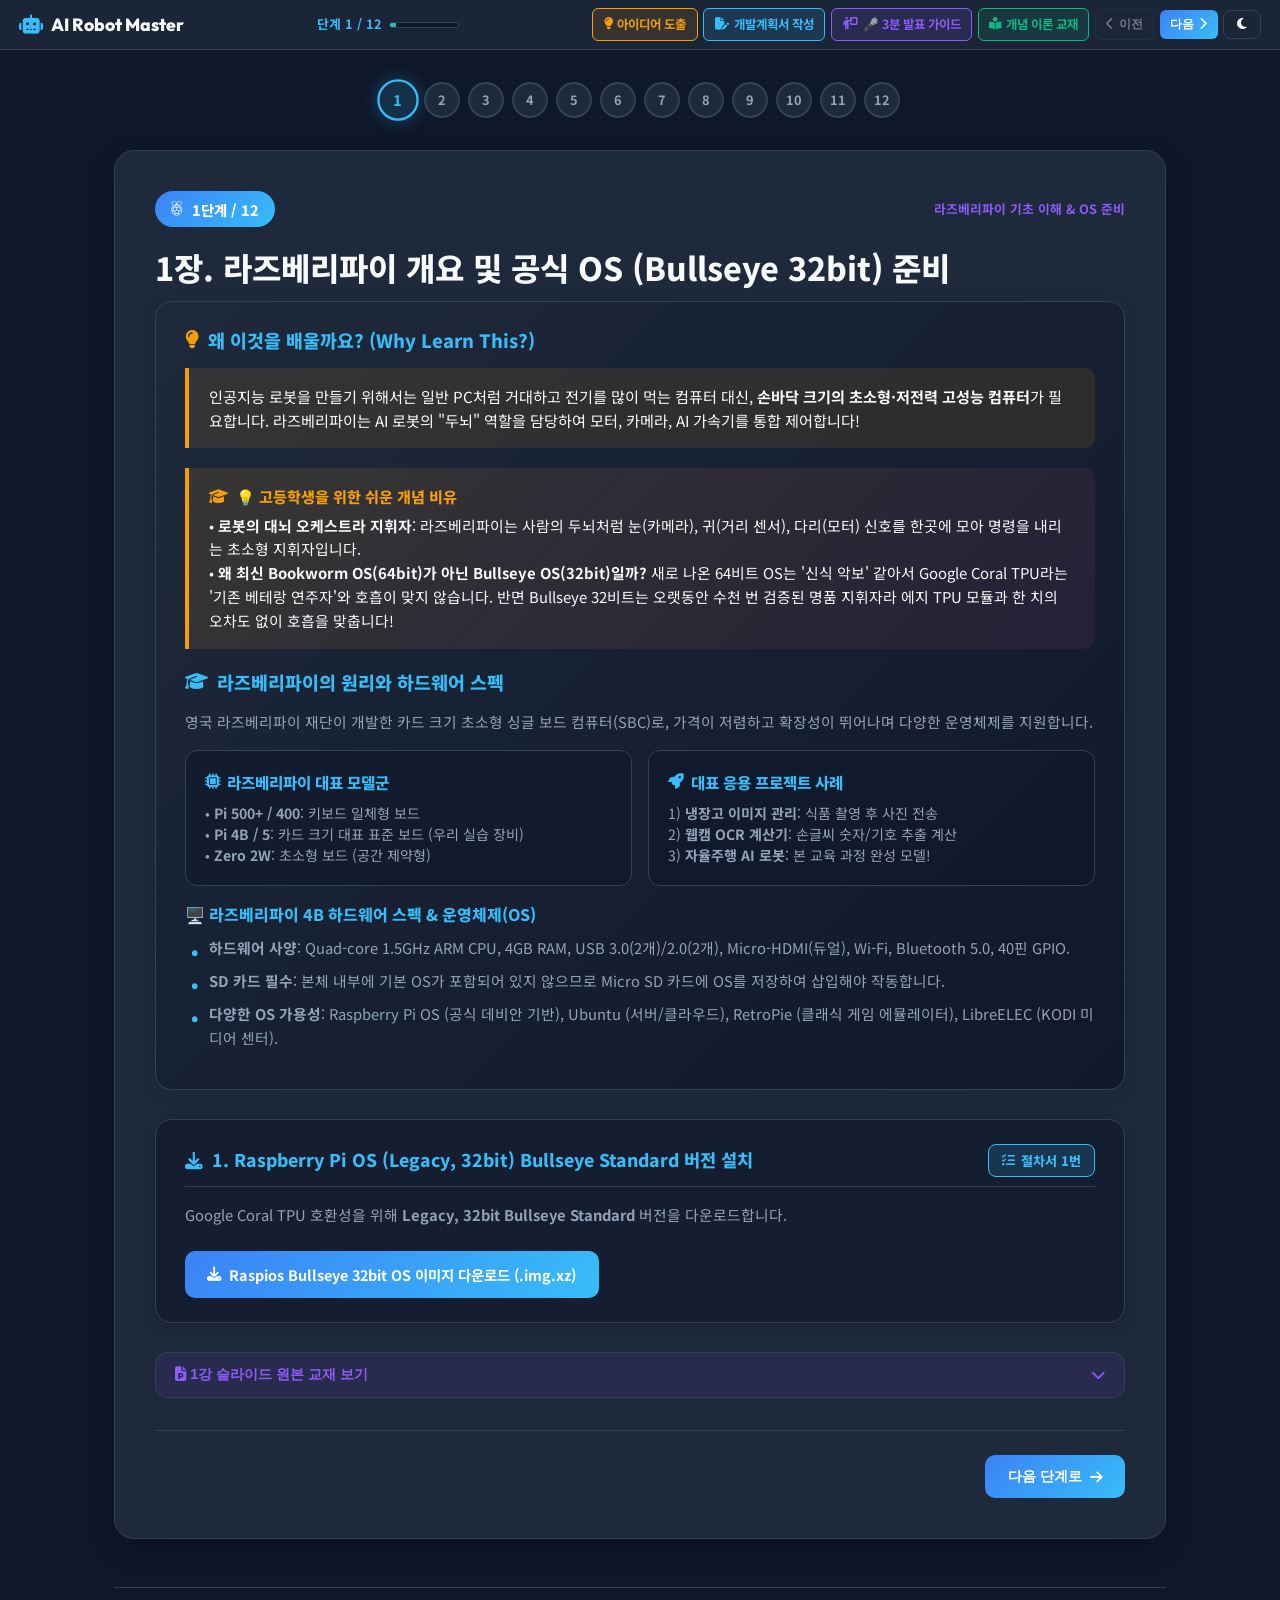
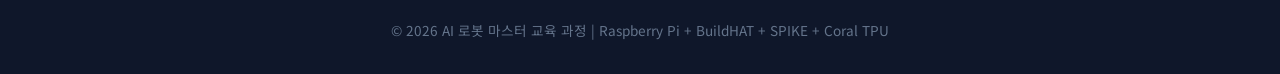
==== commit 975b07d8: "Fix main page header CSS so progress bar and buttons stay on a single line" ====
--- a/index.html
+++ b/index.html
@@ -81,27 +81,27 @@
       background-color: var(--glass-bg);
       backdrop-filter: blur(12px);
       border-bottom: 1px solid var(--border-color);
-      padding: 0.8rem 2rem;
+      padding: 0.5rem 1.2rem;
     }
 
     .stepper-header-inner {
-      max-width: 1200px; margin: 0 auto;
-      display: flex; align-items: center; justify-content: space-between; gap: 1rem;
+      max-width: 1400px; margin: 0 auto;
+      display: flex; align-items: center; justify-content: space-between; gap: 0.5rem; flex-wrap: nowrap;
     }
 
     .brand-logo {
-      display: flex; align-items: center; gap: 0.75rem;
-      font-family: var(--font-title); font-weight: 800; font-size: 1.2rem;
-      color: var(--text-main); text-decoration: none;
-    }
-    .brand-logo i { color: var(--accent-cyan); font-size: 1.4rem; }
-
-    .step-counter-box { display: flex; align-items: center; gap: 1rem; }
-    .step-progress-text { font-size: 0.85rem; font-weight: 700; color: var(--accent-cyan); }
+      display: flex; align-items: center; gap: 0.5rem;
+      font-family: var(--font-title); font-weight: 800; font-size: 1.1rem;
+      color: var(--text-main); text-decoration: none; white-space: nowrap; flex-shrink: 0;
+    }
+    .brand-logo i { color: var(--accent-cyan); font-size: 1.2rem; }
+
+    .step-counter-box { display: flex; align-items: center; gap: 0.4rem; flex-shrink: 0; }
+    .step-progress-text { font-size: 0.8rem; font-weight: 700; color: var(--accent-cyan); white-space: nowrap; }
 
     .step-progress-bar-bg {
-      width: 180px; height: 8px; background-color: var(--bg-primary);
-      border-radius: 4px; overflow: hidden; border: 1px solid var(--border-color);
+      width: 70px; height: 6px; background-color: var(--bg-primary);
+      border-radius: 3px; overflow: hidden; border: 1px solid var(--border-color);
     }
 
     .step-progress-bar-fill {
@@ -110,14 +110,14 @@
       transition: width 0.4s cubic-bezier(0.4, 0, 0.2, 1);
     }
 
-    .stepper-nav-btns { display: flex; gap: 0.5rem; align-items: center; }
+    .stepper-nav-btns { display: flex; gap: 0.35rem; align-items: center; flex-wrap: nowrap; flex-shrink: 0; }
 
     .btn-nav {
-      display: inline-flex; align-items: center; gap: 0.4rem;
-      padding: 0.5rem 1rem; border-radius: 8px; font-size: 0.85rem; font-weight: 700;
+      display: inline-flex; align-items: center; gap: 0.3rem;
+      padding: 0.35rem 0.65rem; border-radius: 6px; font-size: 0.78rem; font-weight: 700;
       cursor: pointer; border: 1px solid var(--border-color);
       background-color: var(--bg-card); color: var(--text-main);
-      transition: all 0.2s; text-decoration: none;
+      transition: all 0.2s; text-decoration: none; white-space: nowrap;
     }
 
     .btn-nav:hover:not(:disabled) { border-color: var(--accent-cyan); color: var(--accent-cyan); transform: translateY(-1px); }
@@ -130,9 +130,9 @@
 
     .btn-theory-link {
       background: rgba(16, 185, 129, 0.12); border: 1px solid var(--accent-green);
-      color: var(--accent-green); padding: 0.5rem 1rem; border-radius: 8px;
-      font-size: 0.85rem; font-weight: 800; text-decoration: none; display: flex; align-items: center; gap: 0.4rem;
-      transition: all 0.2s;
+      color: var(--accent-green); padding: 0.35rem 0.65rem; border-radius: 6px;
+      font-size: 0.78rem; font-weight: 700; text-decoration: none; display: flex; align-items: center; gap: 0.3rem;
+      transition: all 0.2s; white-space: nowrap;
     }
     .btn-theory-link:hover { background-color: var(--accent-green); color: #fff; }
 
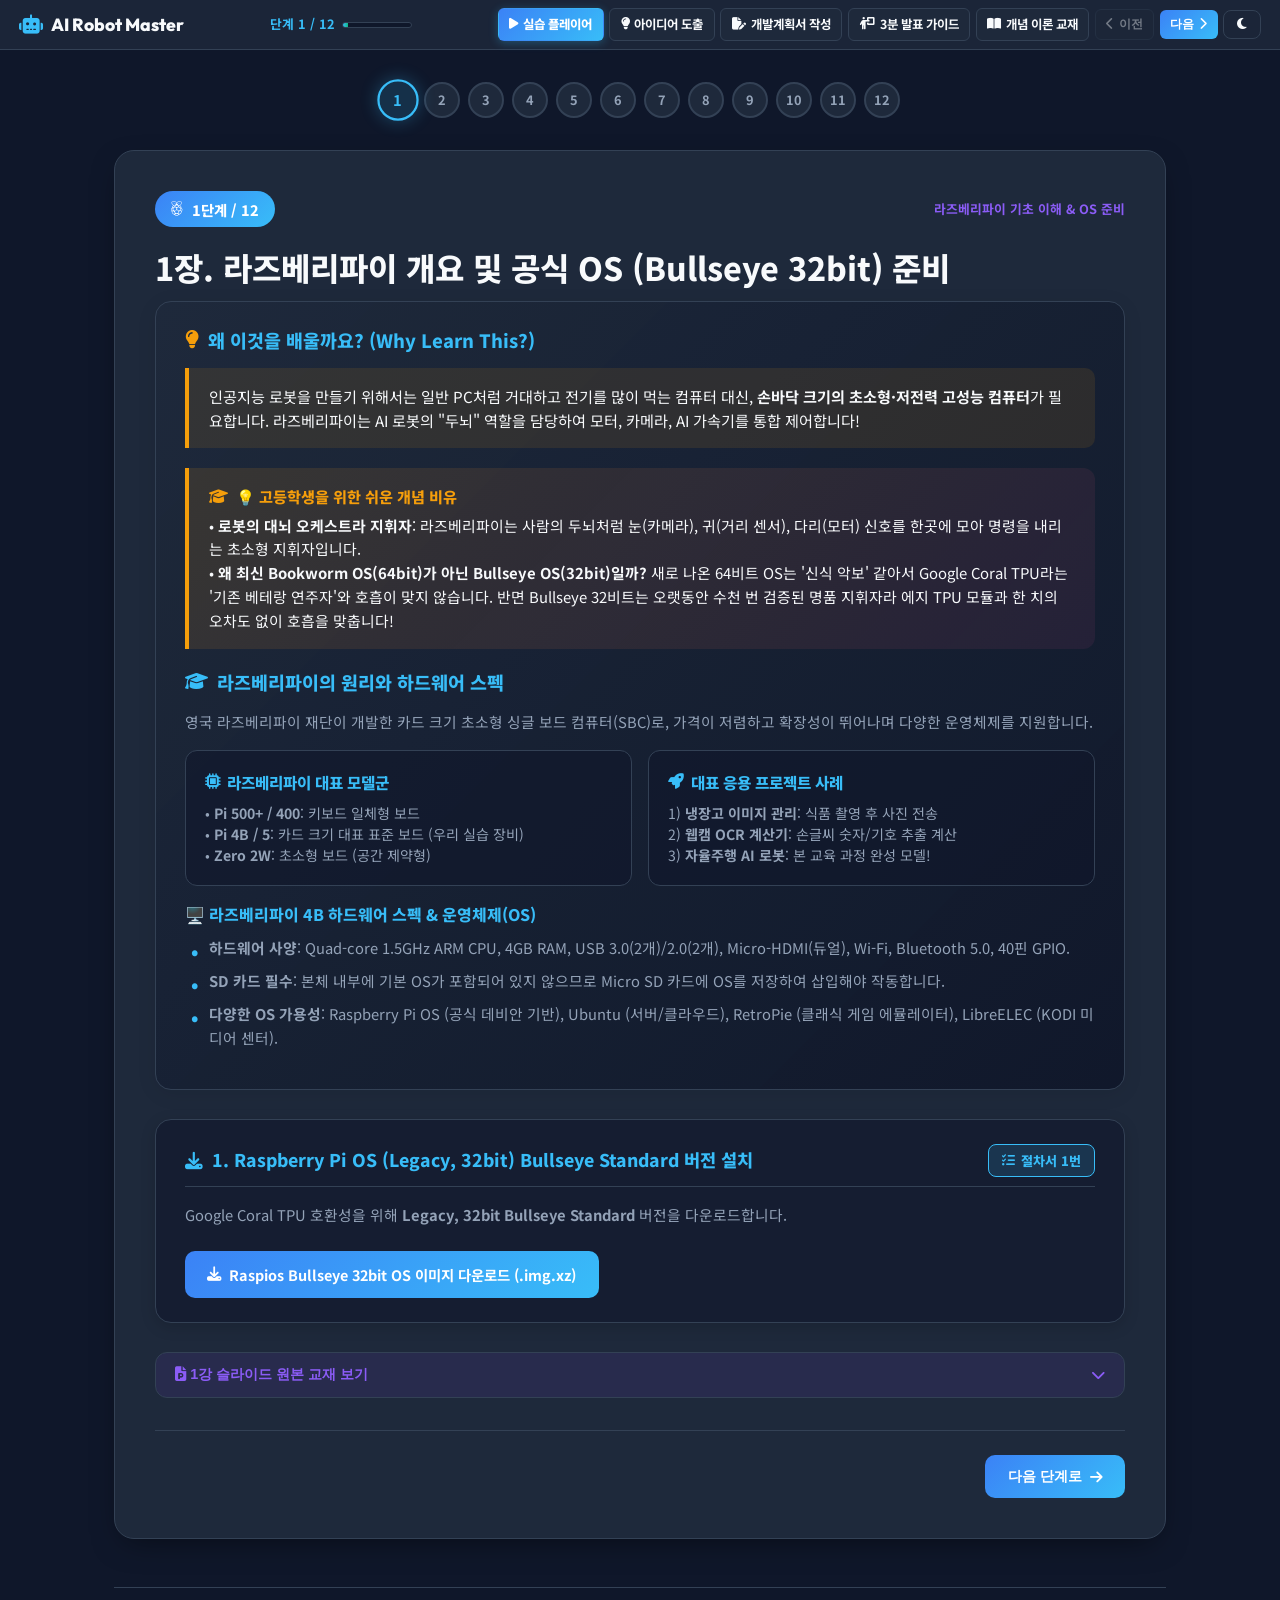
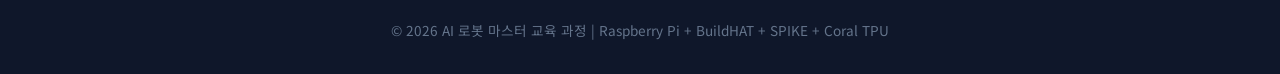
==== commit b7af3c8b: "Unify header navigation bar across all 5 pages with consistent active states" ====
--- a/index.html
+++ b/index.html
@@ -441,6 +441,43 @@
     .panel-footer-nav { display: flex; justify-content: space-between; align-items: center; margin-top: 2rem; padding-top: 1.5rem; border-top: 1px solid var(--border-color); }
 
     footer { border-top: 1px solid var(--border-color); padding-top: 2rem; text-align: center; color: var(--text-dim); font-size: 0.85rem; margin-top: 3rem; }
+  
+    /* Unified Navigation Button Styles */
+    .btn-nav-link {
+      background: var(--bg-card); border: 1px solid var(--border-color);
+      color: var(--text-main); padding: 0.35rem 0.65rem; border-radius: 6px; font-weight: 700;
+      font-size: 0.78rem; text-decoration: none; display: inline-flex; align-items: center; gap: 0.3rem;
+      transition: all 0.2s; white-space: nowrap; flex-shrink: 0;
+    }
+    .btn-nav-link:hover {
+      border-color: var(--accent-cyan); color: var(--accent-cyan); transform: translateY(-1px);
+    }
+    .btn-nav-link.active-main {
+      background: linear-gradient(135deg, var(--accent-blue), var(--accent-cyan)) !important;
+      color: #ffffff !important; border-color: transparent !important; font-weight: 800;
+      box-shadow: 0 2px 10px rgba(56, 189, 248, 0.3);
+    }
+    .btn-nav-link.active-idea {
+      background: rgba(245, 158, 11, 0.2) !important; border-color: var(--accent-amber) !important;
+      color: var(--accent-amber) !important; font-weight: 800;
+      box-shadow: 0 2px 10px rgba(245, 158, 11, 0.25);
+    }
+    .btn-nav-link.active-plan {
+      background: rgba(56, 189, 248, 0.2) !important; border-color: var(--accent-cyan) !important;
+      color: var(--accent-cyan) !important; font-weight: 800;
+      box-shadow: 0 2px 10px rgba(56, 189, 248, 0.25);
+    }
+    .btn-nav-link.active-speech {
+      background: rgba(139, 92, 246, 0.2) !important; border-color: var(--accent-purple) !important;
+      color: var(--accent-purple) !important; font-weight: 800;
+      box-shadow: 0 2px 10px rgba(139, 92, 246, 0.25);
+    }
+    .btn-nav-link.active-theory {
+      background: rgba(16, 185, 129, 0.2) !important; border-color: var(--accent-green) !important;
+      color: var(--accent-green) !important; font-weight: 800;
+      box-shadow: 0 2px 10px rgba(16, 185, 129, 0.25);
+    }
+
   </style>
 </head>
 <body>
@@ -448,7 +485,7 @@
   <!-- Sticky Stepper Header -->
   <header class="stepper-header">
     <div class="stepper-header-inner">
-      <a href="#" class="brand-logo"><i class="fa-solid fa-robot"></i> AI Robot Master</a>
+      <a href="index.html" class="brand-logo"><i class="fa-solid fa-robot"></i> AI Robot Master</a>
 
       <div class="step-counter-box">
         <span class="step-progress-text" id="stepCounterText">단계 1 / 12</span>
@@ -458,18 +495,11 @@
       </div>
 
       <div class="stepper-nav-btns">
-        <a href="page_idea_generation.html" class="btn-theory-link" style="border-color:var(--accent-amber); color:var(--accent-amber); background:rgba(245,158,11,0.12);">
-          <i class="fa-solid fa-lightbulb"></i> 아이디어 도출
-        </a>
-        <a href="page_project_plan.html" class="btn-theory-link" style="border-color:var(--accent-cyan); color:var(--accent-cyan); background:rgba(56,189,248,0.12);">
-          <i class="fa-solid fa-file-pen"></i> 개발계획서 작성
-        </a>
-        <a href="page_presentation_guide.html" class="btn-theory-link" style="border-color:var(--accent-purple); color:var(--accent-purple); background:rgba(139,92,246,0.12);">
-          <i class="fa-solid fa-person-chalkboard"></i> 🎤 3분 발표 가이드
-        </a>
-        <a href="theory.html" class="btn-theory-link">
-          <i class="fa-solid fa-book-open-reader"></i> 개념 이론 교재
-        </a>
+        <a href="index.html" class="btn-nav-link active-main"><i class="fa-solid fa-play"></i> 실습 플레이어</a>
+        <a href="page_idea_generation.html" class="btn-nav-link"><i class="fa-solid fa-lightbulb"></i> 아이디어 도출</a>
+        <a href="page_project_plan.html" class="btn-nav-link"><i class="fa-solid fa-file-pen"></i> 개발계획서 작성</a>
+        <a href="page_presentation_guide.html" class="btn-nav-link"><i class="fa-solid fa-person-chalkboard"></i> 3분 발표 가이드</a>
+        <a href="theory.html" class="btn-nav-link"><i class="fa-solid fa-book-open"></i> 개념 이론 교재</a>
         <button class="btn-nav" id="btnPrevStep" onclick="navigateStep(-1)" disabled>
           <i class="fa-solid fa-chevron-left"></i> 이전
         </button>
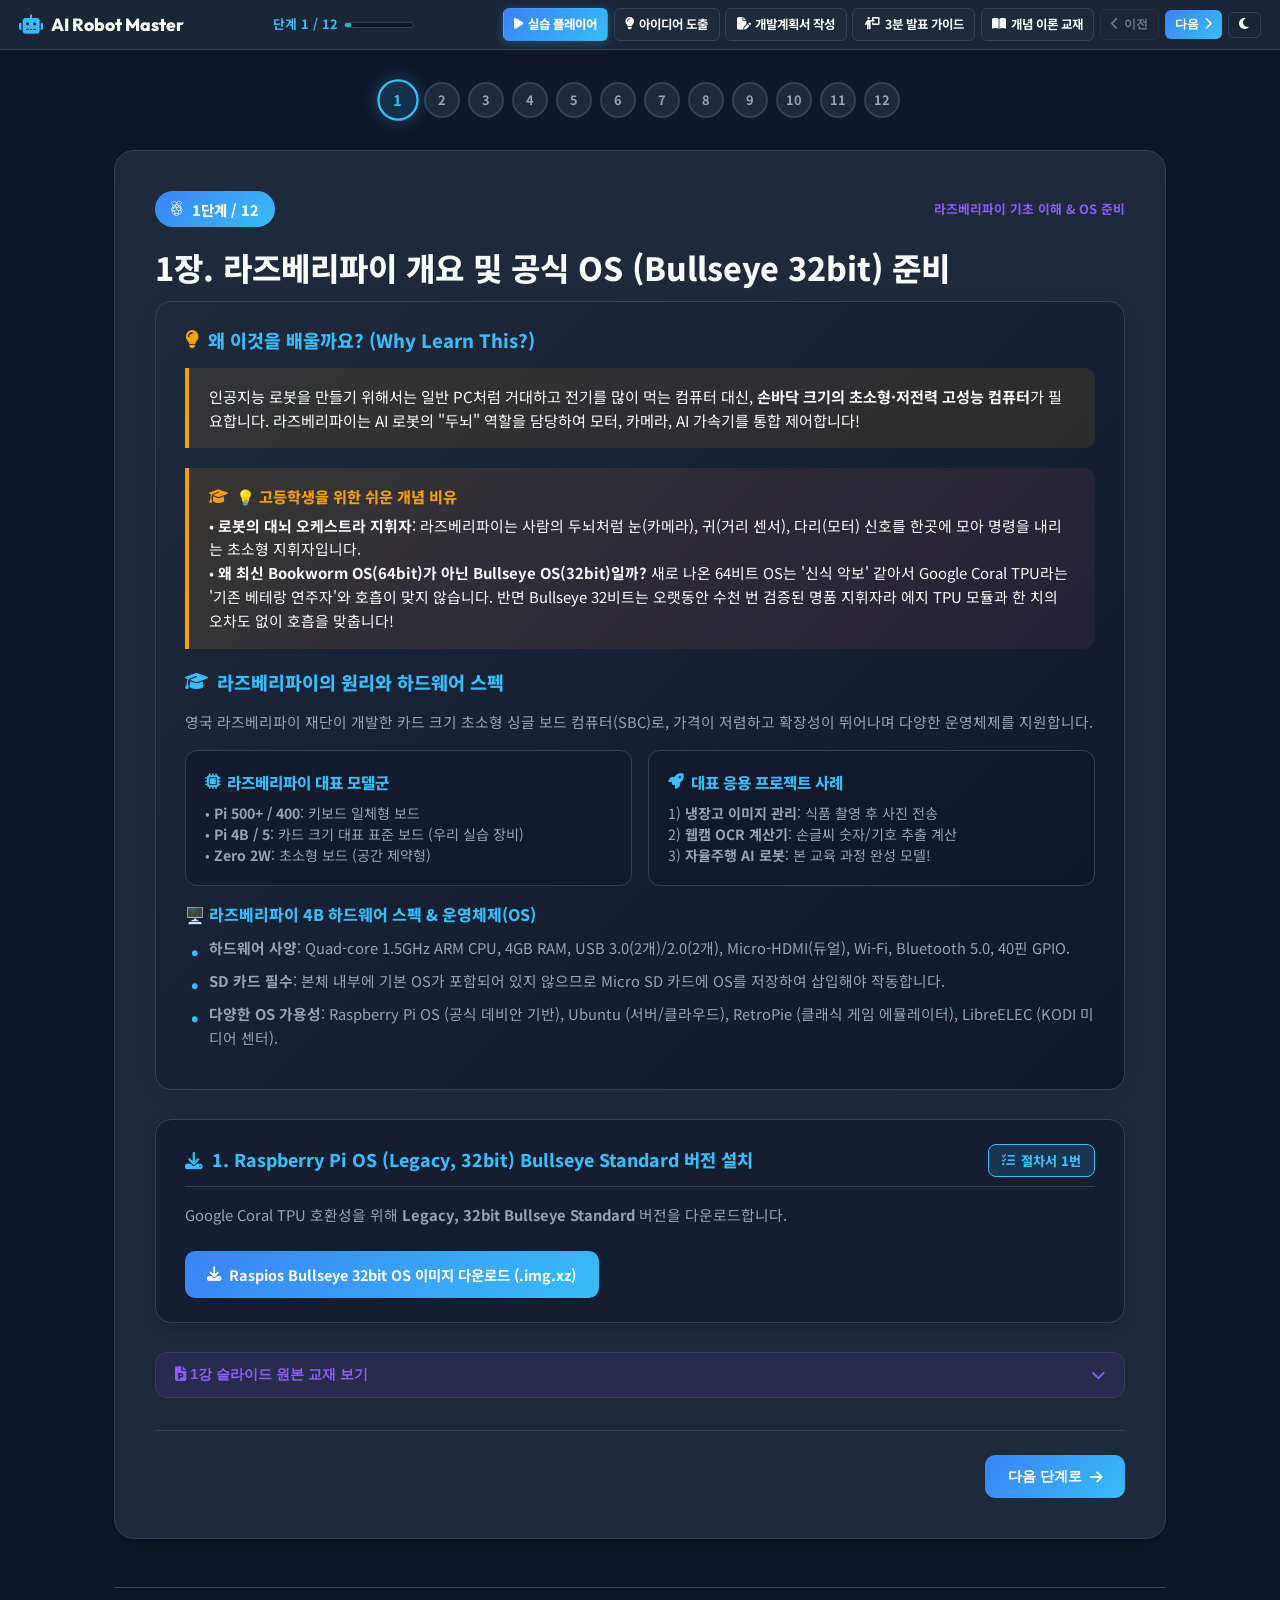
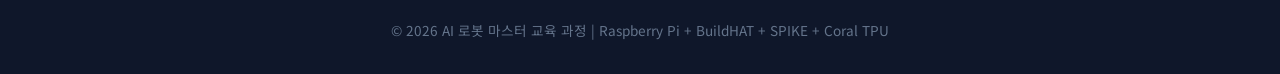
==== commit f609e84e: "Standardize theory.html header markup and CSS to align perfectly with all other pages" ====
--- a/index.html
+++ b/index.html
@@ -442,6 +442,72 @@
 
     footer { border-top: 1px solid var(--border-color); padding-top: 2rem; text-align: center; color: var(--text-dim); font-size: 0.85rem; margin-top: 3rem; }
   
+    /* Unified Navigation Button Styles */
+    .btn-nav-link {
+      background: var(--bg-card); border: 1px solid var(--border-color);
+      color: var(--text-main); padding: 0.35rem 0.65rem; border-radius: 6px; font-weight: 700;
+      font-size: 0.78rem; text-decoration: none; display: inline-flex; align-items: center; gap: 0.3rem;
+      transition: all 0.2s; white-space: nowrap; flex-shrink: 0;
+    }
+    .btn-nav-link:hover {
+      border-color: var(--accent-cyan); color: var(--accent-cyan); transform: translateY(-1px);
+    }
+    .btn-nav-link.active-main {
+      background: linear-gradient(135deg, var(--accent-blue), var(--accent-cyan)) !important;
+      color: #ffffff !important; border-color: transparent !important; font-weight: 800;
+      box-shadow: 0 2px 10px rgba(56, 189, 248, 0.3);
+    }
+    .btn-nav-link.active-idea {
+      background: rgba(245, 158, 11, 0.2) !important; border-color: var(--accent-amber) !important;
+      color: var(--accent-amber) !important; font-weight: 800;
+      box-shadow: 0 2px 10px rgba(245, 158, 11, 0.25);
+    }
+    .btn-nav-link.active-plan {
+      background: rgba(56, 189, 248, 0.2) !important; border-color: var(--accent-cyan) !important;
+      color: var(--accent-cyan) !important; font-weight: 800;
+      box-shadow: 0 2px 10px rgba(56, 189, 248, 0.25);
+    }
+    .btn-nav-link.active-speech {
+      background: rgba(139, 92, 246, 0.2) !important; border-color: var(--accent-purple) !important;
+      color: var(--accent-purple) !important; font-weight: 800;
+      box-shadow: 0 2px 10px rgba(139, 92, 246, 0.25);
+    }
+    .btn-nav-link.active-theory {
+      background: rgba(16, 185, 129, 0.2) !important; border-color: var(--accent-green) !important;
+      color: var(--accent-green) !important; font-weight: 800;
+      box-shadow: 0 2px 10px rgba(16, 185, 129, 0.25);
+    }
+
+  
+    /* Standard Header Styles across All Pages */
+    header {
+      position: sticky; top: 0; z-index: 1000;
+      background-color: var(--glass-bg);
+      backdrop-filter: blur(12px);
+      border-bottom: 1px solid var(--border-color);
+      padding: 0.5rem 1.2rem;
+    }
+
+    .header-inner {
+      max-width: 1400px; margin: 0 auto;
+      display: flex; align-items: center; justify-content: space-between; gap: 0.5rem; flex-wrap: nowrap;
+    }
+
+    .brand-logo {
+      display: flex; align-items: center; gap: 0.5rem;
+      font-family: var(--font-title); font-weight: 800; font-size: 1.1rem;
+      color: var(--text-main); text-decoration: none; white-space: nowrap; flex-shrink: 0;
+    }
+    .brand-logo i { color: var(--accent-cyan); font-size: 1.2rem; }
+
+    .nav-group { display: flex; gap: 0.35rem; align-items: center; flex-wrap: nowrap; flex-shrink: 0; }
+
+    .theme-toggle-btn {
+      background: none; border: 1px solid var(--border-color);
+      color: var(--text-main); padding: 0.35rem 0.65rem; border-radius: 6px;
+      cursor: pointer; font-size: 0.8rem; display: flex; align-items: center; gap: 0.4rem; flex-shrink: 0;
+    }
+
     /* Unified Navigation Button Styles */
     .btn-nav-link {
       background: var(--bg-card); border: 1px solid var(--border-color);
